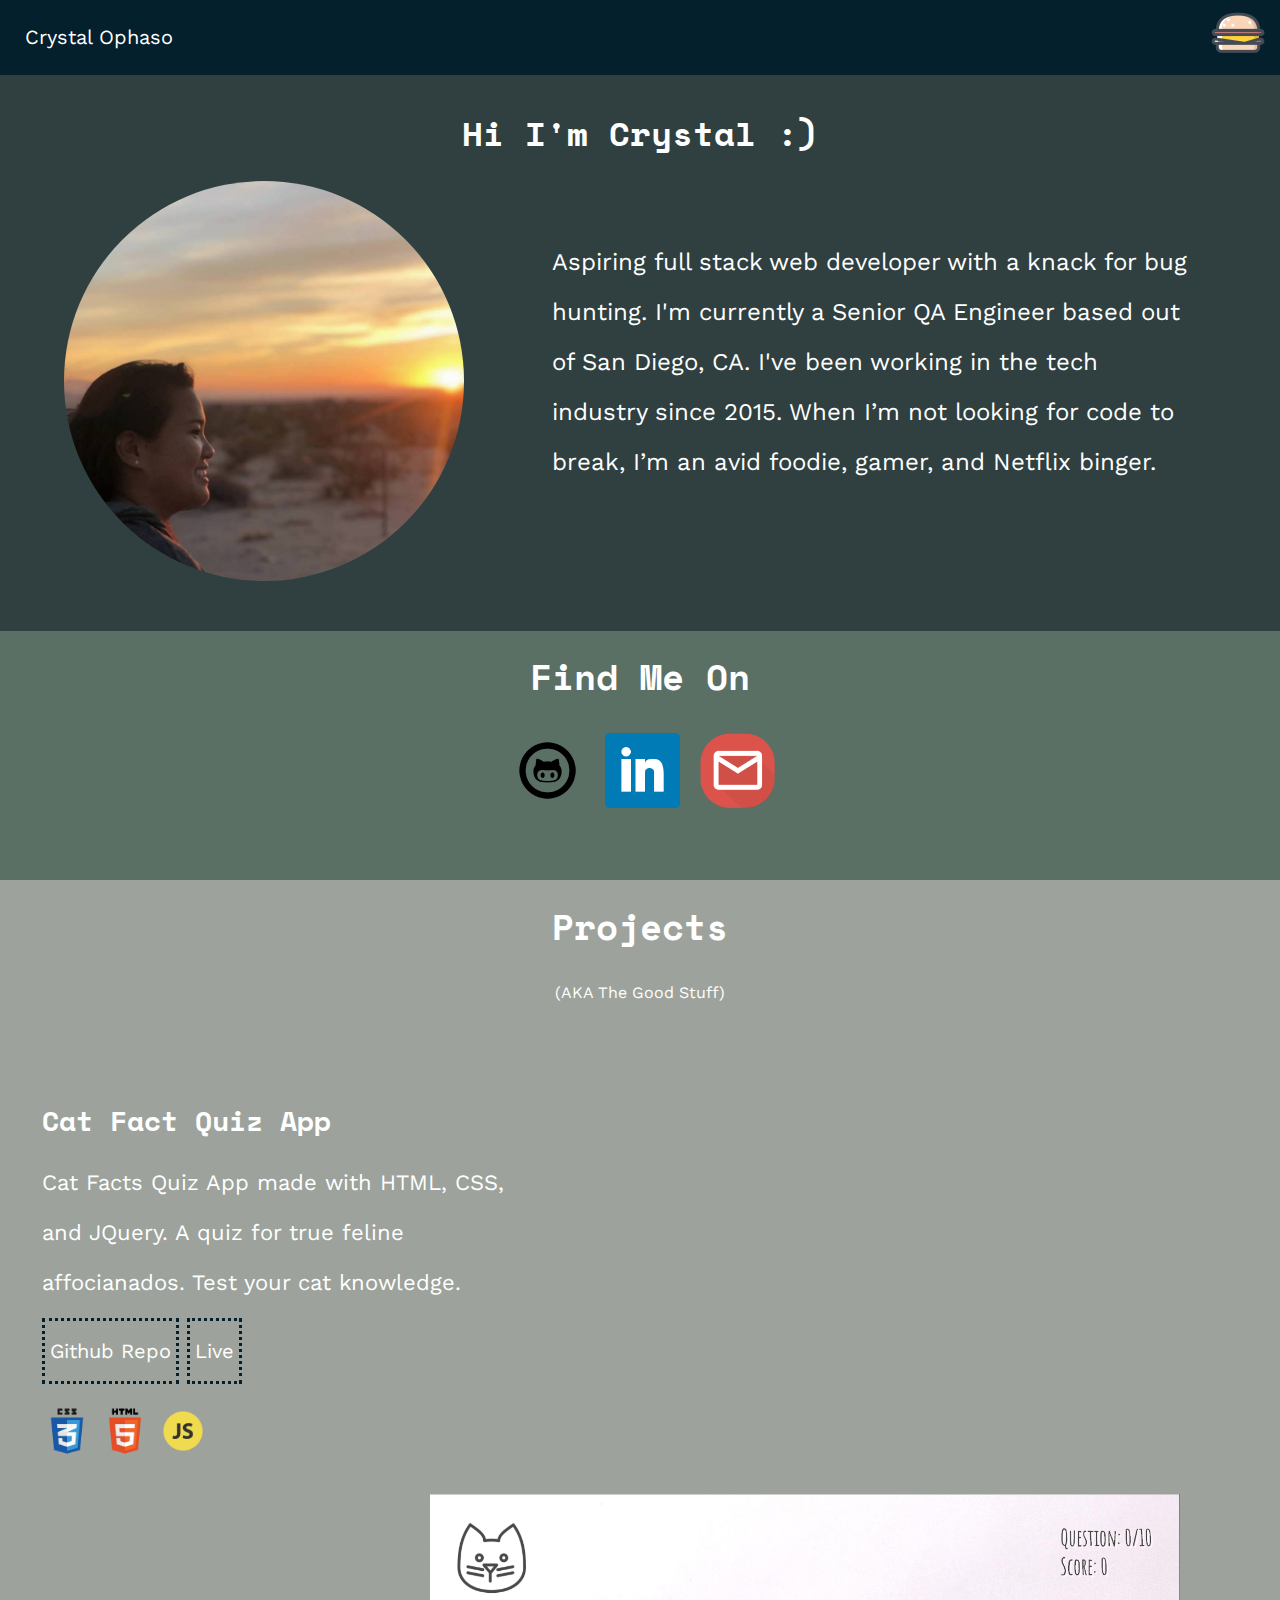
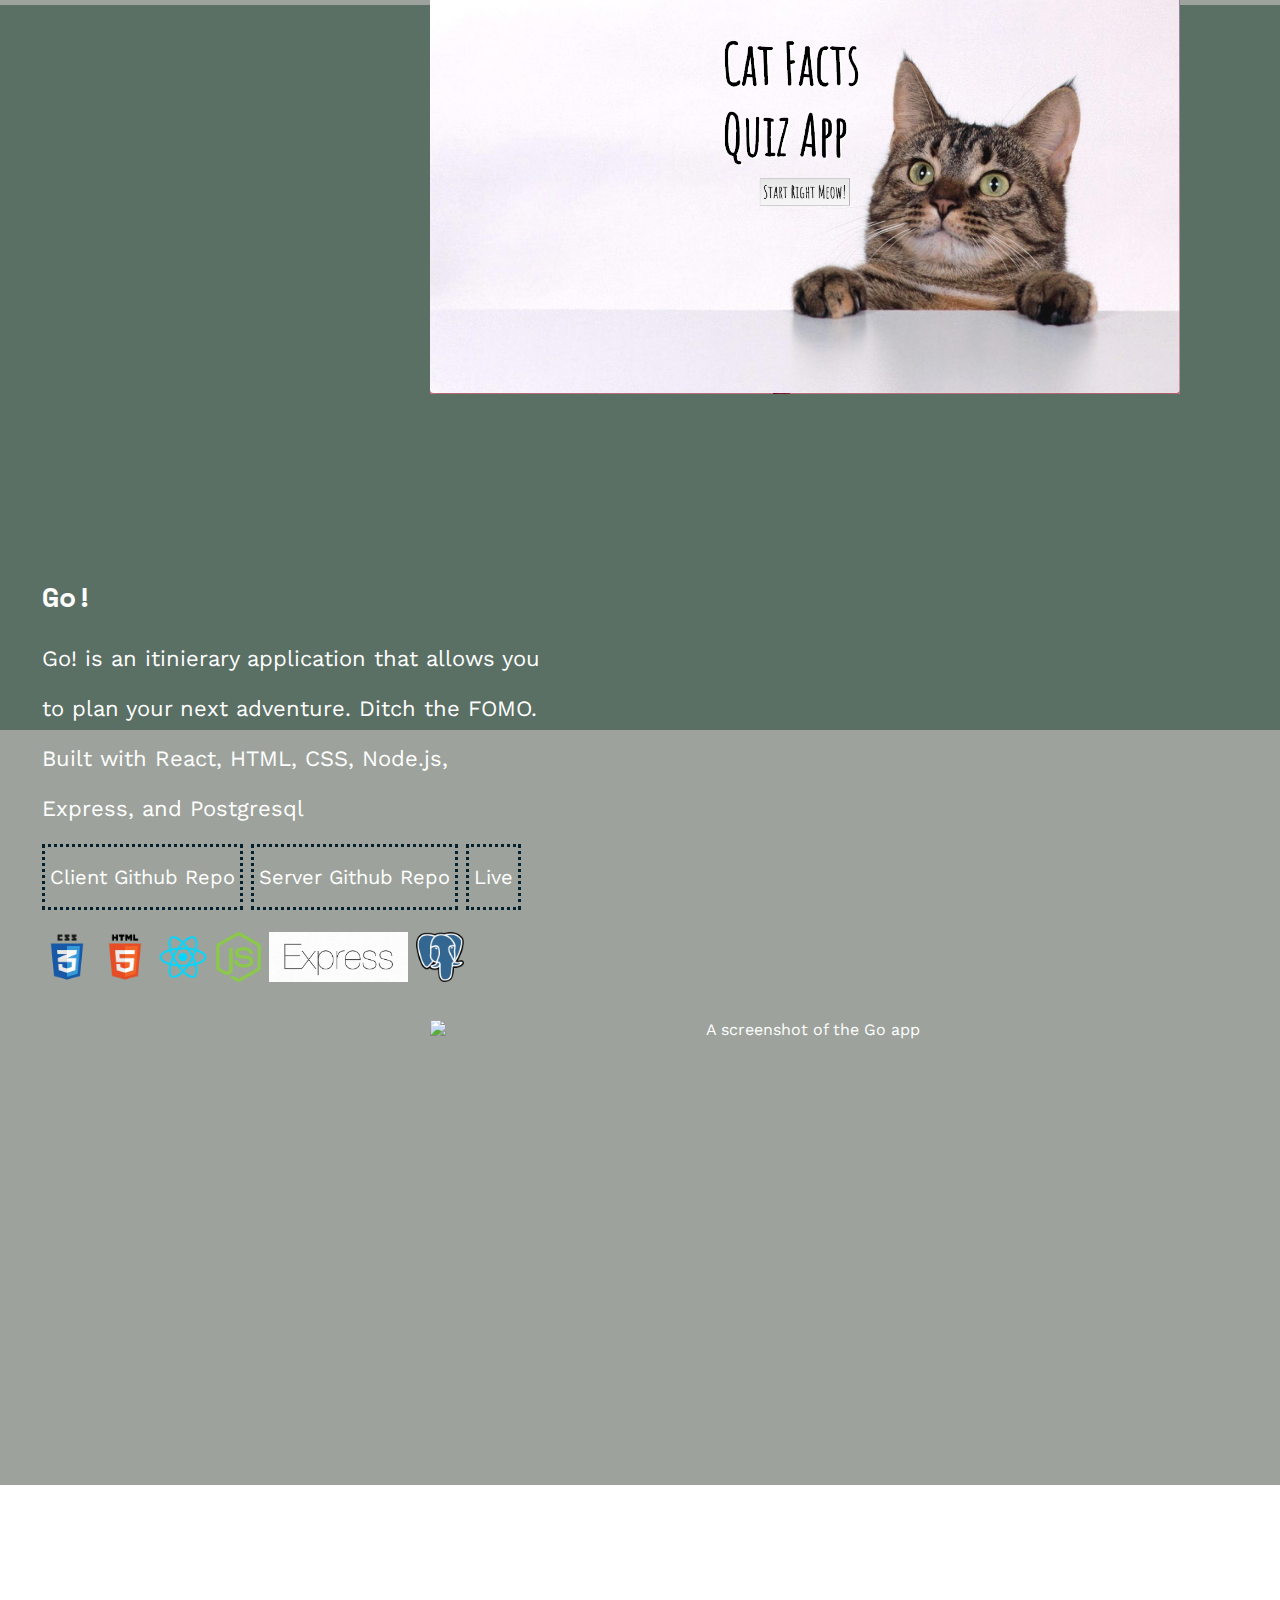
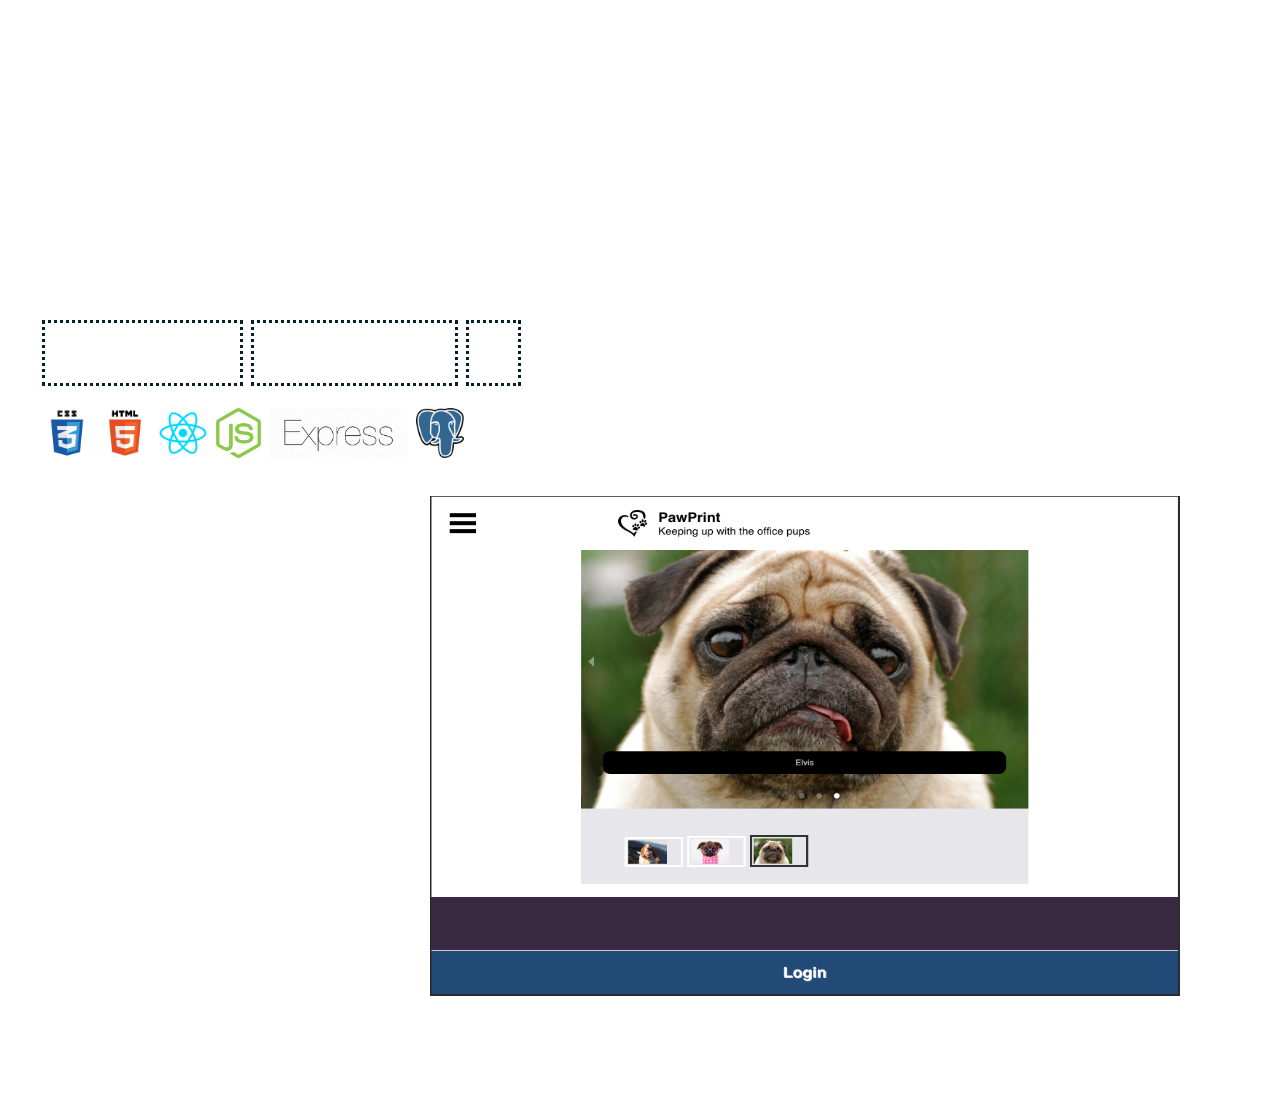
==== index.html @ 5fd61016 "additional projects" ====
<!DOCTYPE html>
<html lang="en">
  <head>
    <meta charset="utf-8">
    <meta name="viewport" content="width=device-width">
    <title>Crystal Ophaso's Portfolio</title>
    <link href="index.css" rel="stylesheet" type="text/css" />
    <link href="https://fonts.googleapis.com/css?family=Space+Mono&display=swap" rel="stylesheet">
    <link href="https://fonts.googleapis.com/css?family=Work+Sans&display=swap" rel="stylesheet">
    <!-- For Favicon errors-->
    <link rel="shortcut icon" href="#">
  </head>
  <body>
    <!--Nav-->
    <header>
       <nav class="navbar">
       <a class="index-link" href="index.html">Crystal Ophaso</a>
       <div class="ham-menu">
         <img class="menu-icon" src="img/hamburger-menu-icon.png" alt="Hamburger menu icon shaped like a cheeseburger">
        </div>
      </nav> 
    </header>

    <main>
      <!--About Me-->
      <section class="about-me">
        <h1 id="about">Hi I'm Crystal :)</h1>
        <img class="profile-img" src="img/portfolio_profile.jpg" alt="Picture of me facing right and a sunset behind me in the desert.">
        <p class="profile-description">Aspiring full stack web developer with a knack for bug hunting. 
          I'm currently a Senior QA Engineer based out of San Diego, CA. I've been working in the tech industry since 2015.
          When I’m not looking for code to break, I’m an avid foodie, gamer, and Netflix binger. 
        </p>
      </section>
      <!--Contact-->
      <section class="contact-info">
        <h2 id="contact">Find Me On</h2>
        <ul class="contact-list">
          <li><a href="https://github.com/cophaso" target="_blank"><img class="contact-icon" src="img/github_icon.png" alt="An icon of the github logo"></a></li>
          <li><a href="https://www.linkedin.com/in/crystalophaso" target="_blank"><img class="contact-icon" src="img/linkedin_icon.png" alt="An icon of the linkedin logo"></a></li>
          <li><a href="mailto:cophaso@gmail.com" target="_blank"><img class="contact-icon" src="img/gmail_icon.png" alt="An icon of the Gmail logo"></a></li>
        </ul>
      </section>
      <!--Projects-->
      <section class="projects">
        <h2 class="projects-title" id="projects">Projects</h2>
        <p>(AKA The Good Stuff)</p>
        <div class="project-description">
          <h3>Cat Fact Quiz App</h3>
          <p>Cat Facts Quiz App made with HTML, CSS, and JQuery. A quiz for true feline affocianados. Test your cat knowledge.
            <br>
            <a class="project-link" href="https://github.com/cophaso/cat-facts-quiz-app" target="_blank">Github Repo</a>
            <a class="project-link" href="https://cophaso.github.io/cat-facts-quiz-app/" target="_blank">Live</a>
          </p>
            <img class="tech-icon" src="img/css_3.png" alt="A CSS 3 icon">
            <img class="tech-icon" src="img/html_5.png" alt="An HTML 5 icon">
            <img class="tech-icon" src="img/javascript_icon.png" alt="A Javascript icon">
        </div>
        <img class="app-screenshot" src="img/cat-facts-quiz-app-screenshot.png" alt="A screenshot of the cat facts quiz app">
      </section>
      <section class="projects">
        <div class="project-description">
          <h3>Go!</h3>
          <p>Go! is an itinierary application that allows you to plan your next adventure. Ditch the FOMO. 
             Built with React, HTML, CSS, Node.js, Express, and Postgresql
            <br>
            <a class="project-link" href="https://github.com/cophaso/go-app" target="_blank">Client Github Repo</a>
            <a class="project-link" href="https://github.com/cophaso/go-server" target="_blank">Server Github Repo</a>
            <a class="project-link" href="https://go-app.now.sh/" target="_blank">Live</a>
          </p>
            <img class="tech-icon" src="img/css_3.png" alt="A CSS 3 icon">
            <img class="tech-icon" src="img/html_5.png" alt="An HTML 5 icon">
            <img class="tech-icon" src="img/React.js_logo-512.png" alt="A React icon">
            <img class="tech-icon" src="img/nodejs-icon.png" alt="A Node JS icon">
            <img class="tech-icon" src="img/express-logo.png" alt="A Express JS icon">
            <img class="tech-icon" src="img/postgresql-logo.png" alt="A Postgresql icon">
        </div>
        <img class="app-screenshot" src="img/go-app-screenshot.png" alt="A screenshot of the Go app">
      </section>
      <section class="projects">
        <div class="project-description">
          <h3>Pawprint</h3>
          <p>Pawprint is an app that lets you keep up with the office pups. 
             Built with React, HTML, CSS, Node.js, Express, and Postgresql
            <br>
            <a class="project-link" href="https://github.com/cophaso/pawprint-app" target="_blank">Client Github Repo</a>
            <a class="project-link" href="https://github.com/cophaso/pawprint-server" target="_blank">Server Github Repo</a>
            <a class="project-link" href="https://pawprint-app.now.sh/" target="_blank">Live</a>
          </p>
            <img class="tech-icon" src="img/css_3.png" alt="A CSS 3 icon">
            <img class="tech-icon" src="img/html_5.png" alt="An HTML 5 icon">
            <img class="tech-icon" src="img/React.js_logo-512.png" alt="A React icon">
            <img class="tech-icon" src="img/nodejs-icon.png" alt="A Node JS icon">
            <img class="tech-icon" src="img/express-logo.png" alt="A Express JS icon">
            <img class="tech-icon" src="img/postgresql-logo.png" alt="A Postgresql icon">
        </div>
        <img class="app-screenshot" src="img/pawprint-app-screenshot.png" alt="A screenshot of the Pawprint app">
      </section>
    </main>
    <script src="https://ajax.googleapis.com/ajax/libs/jquery/3.2.1/jquery.min.js"></script>
    <script src="script.js"></script>
  </body>
</html>
---- index.css ----
body {
  font-family: 'Work Sans', sans-serif;
  margin: 0px;
  padding: 0px;
  min-height: 100%;
}

li {
  list-style: none;
  display: inline;
  padding-left: 15px;
}

.navbar a {
  color: white;
  text-decoration: none;
}

.navbar {
  background-color: #04202C;
  margin-bottom: 0;
  overflow: hidden;
  width: 100%;
  min-height: 75px;
  font-size: 20px;
}

.menu-icon {
  float: right;
  padding-right: 10px;
  margin-top: 0px;
}

.close-icon {
  display: block;
  float: right;
  padding-right: 10px;
  margin-top: 20px;
  height: 25px;
}

.index-link {
  margin-top: 25px;
  margin-left: 25px;
  float: left;
  display: block;
}

.menu-list {
  display: block;
  padding-left: 10px;
  float: right;
  margin-right: 10px;
}

.about-me, .contact-info, .projects-title{
  text-align: center;
  color: white;
}

h1 {
  display: block;
  font-size: 34px;
  padding-top: 10px;
  font-family: 'Space Mono', monospace;
  text-align: center;
}

.profile-img{
  width: auto;
  height: 200px;
  overflow: hidden;
  border-radius: 50%;
  margin-bottom: 25px;
}

.profile-description, .project-description{
  line-height: 32px;
  margin-left: 10px;
  margin-right: 10px;
}

.about-me{
  background-color: #304040;
  position: relative;
  min-height: 500px;
  overflow: hidden;
}

h2 {
  font-family: 'Space Mono', monospace;
  font-size: 36px;
  padding-top: 20px;
}

.contact-info{
  background-color: #5B7065;
  margin-top: -30px; 
  height: 250px;
  margin-left: auto; 
  margin-right: auto;
  margin-bottom: 30px;
  display: block;
}

.contact-list{
  margin-left: -50px;
}

.contact-icon{
  width: 75px;
  height: 75px;
  margin-left: auto; 
  margin-right: auto;
}

.projects {
  background-color: #9DA39C;
  margin-top: -30px;
  text-align: center;
  color: white;
  padding-bottom: 30px;
}

.projects:nth-child(even) {
  background-color: #5B7065;
}

h3 {
  font-family: 'Space Mono', monospace;
  color: #fff;
  font-size: 26px;
  margin-bottom: -10px;
  display: block;
}

.project-description{
  display: block;
  text-align: center;
}

.project-link{
  font-size: 20px;
  display: inline-block;
  border: dotted #04202C;
  padding: 5px;
  margin-top: 10px;
  text-decoration: none;
}

a:visited{
  color: white;
  text-decoration: none;
}

a{
  color: white;
  text-decoration: none;
}

.tech-icon{
  display: inline-block;
  width: auto;
  height: 50px;
}

.app-screenshot{
  width: auto;
  height: 200px;
  overflow: hidden;
  padding-top: 20px;
}


/****** FOR DESKTOP ******/
@media (min-width:1025px) {  
  .navbar ul {
    float: right;
    padding-right: 25px;
    margin-top: 25px;
  }

  .index-link {
    margin-top: 25px;
    margin-left: 25px;
    display:inline-block;
  }

  .profile-img {
    height: 400px;
    float: left;
    margin-left: 5%;
    margin-bottom: 50px;
  }

  .profile-description {
    font-size: 24px;
    display: inline-block;
    width: 50%;
    text-align: left;
    line-height:50px;
    padding-top: 2.5%;
  }
  
  .projects {
    min-height: 725px;
  }

  .projects:nth-child(even) {
    background-color: #5B7065;
  }

  h3 {
    font-size: 28px;
    text-align: left;
  }

  .project-description {
    font-size: 22px;
    float: left;
    clear: both;
    width: 500px;
    text-align: left;
    line-height:50px;
    padding-top: 50px;
    padding-left: 2.5%;
  }

  .app-screenshot{
    float: right;
    height: 500px;
    width: 750px;
    margin-right: 100px;
    margin-bottom: 100px;
  }
}
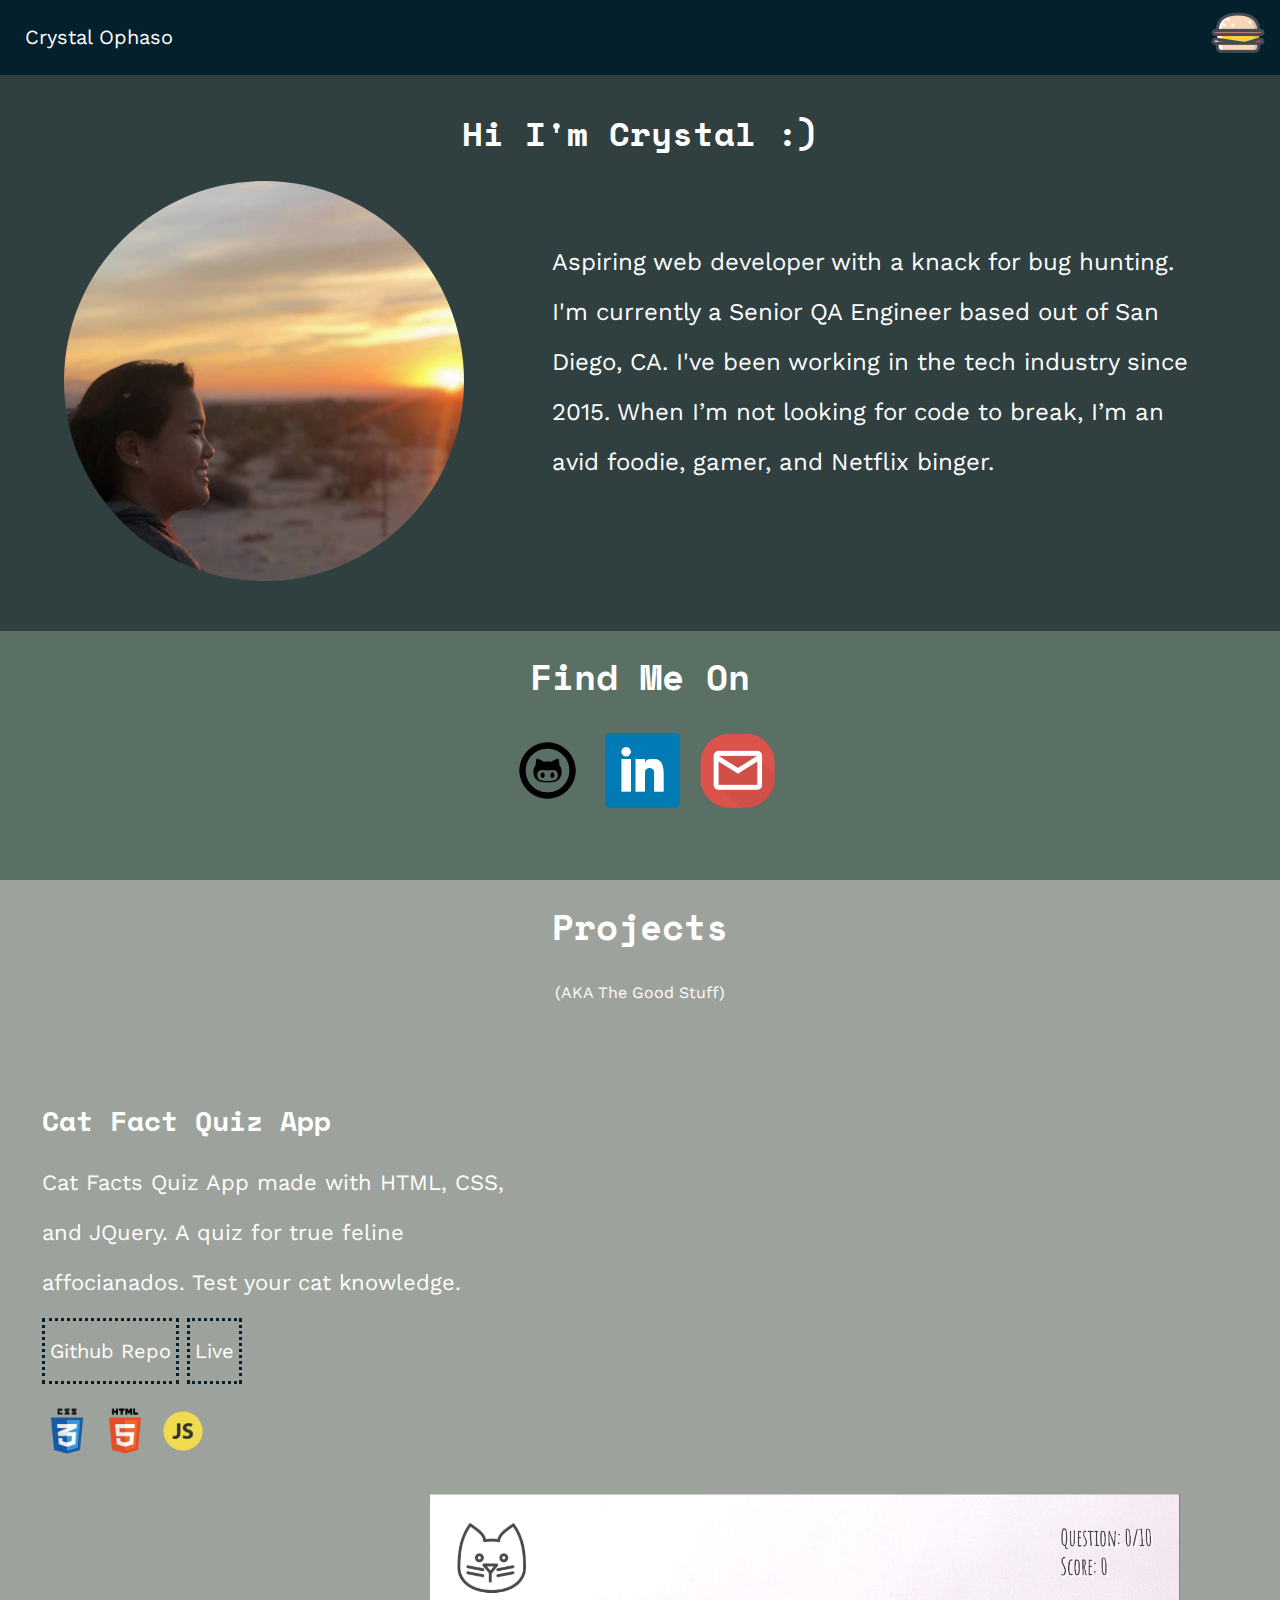
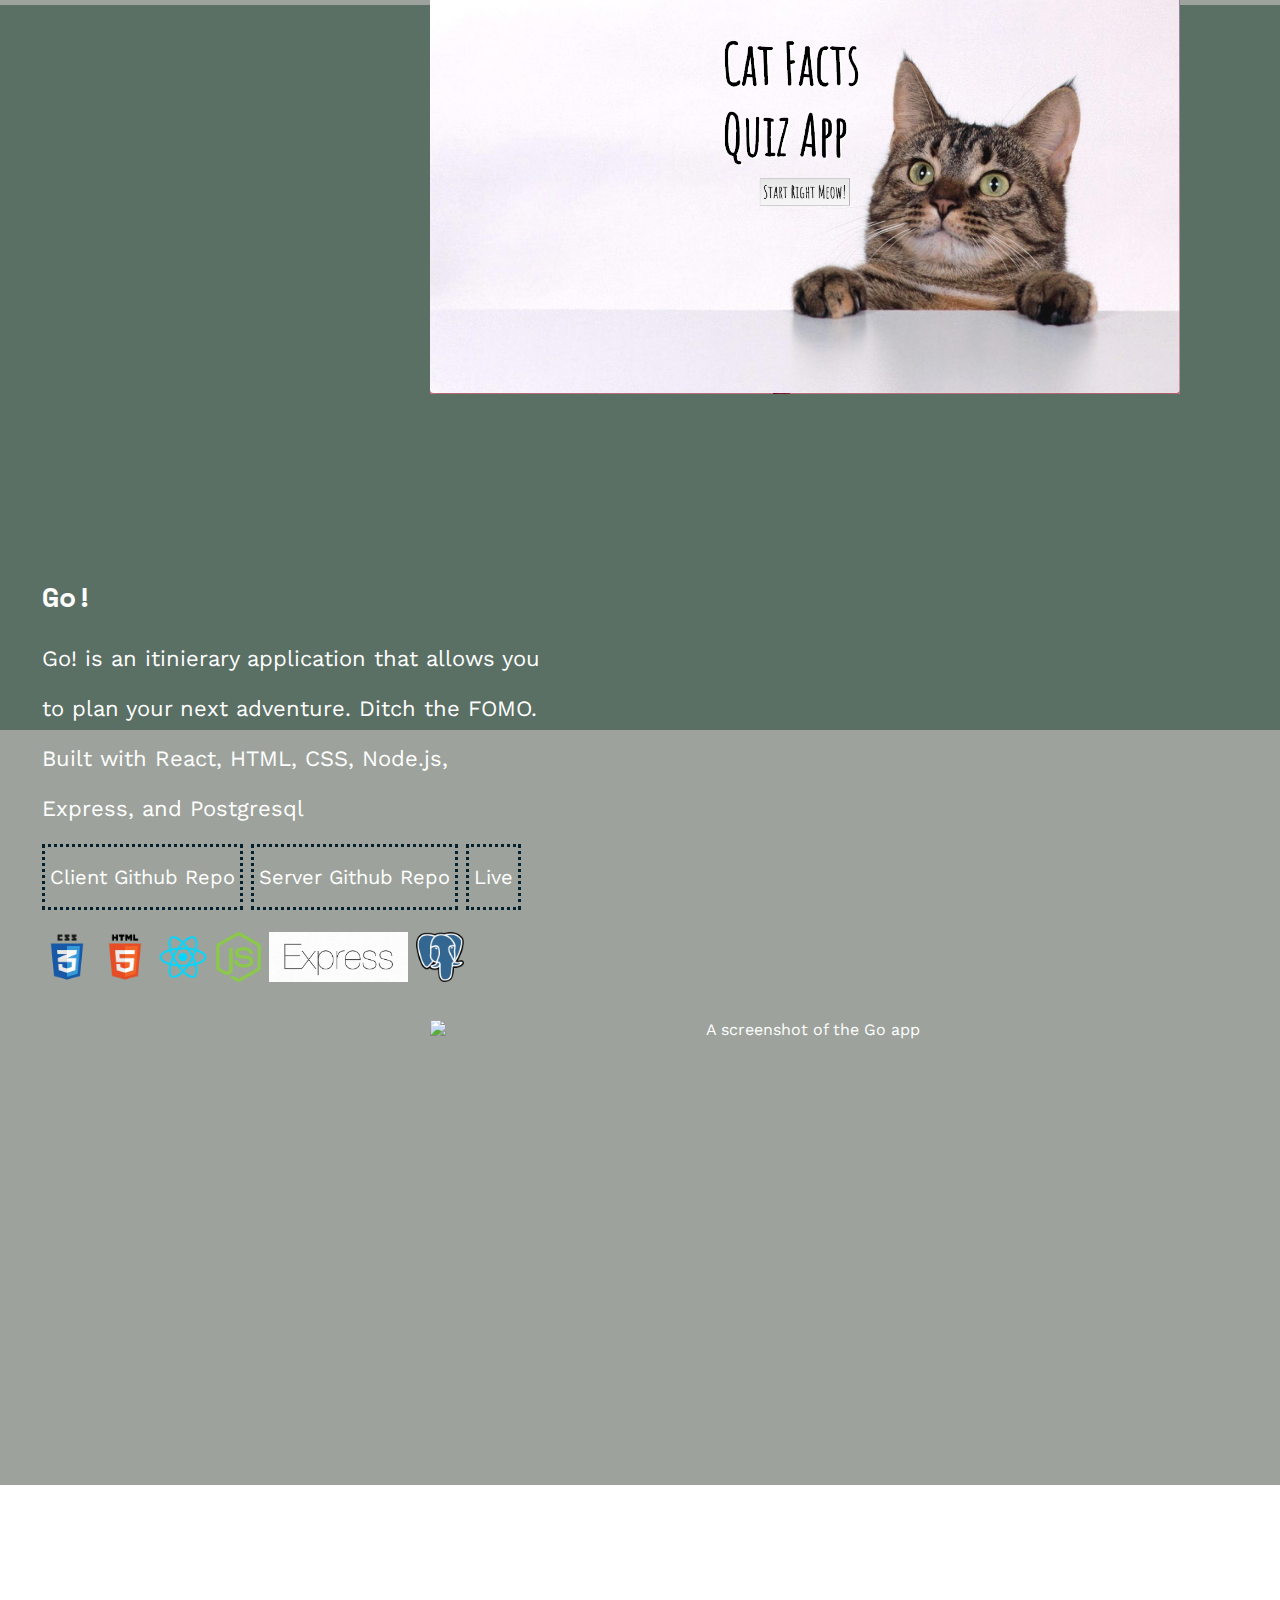
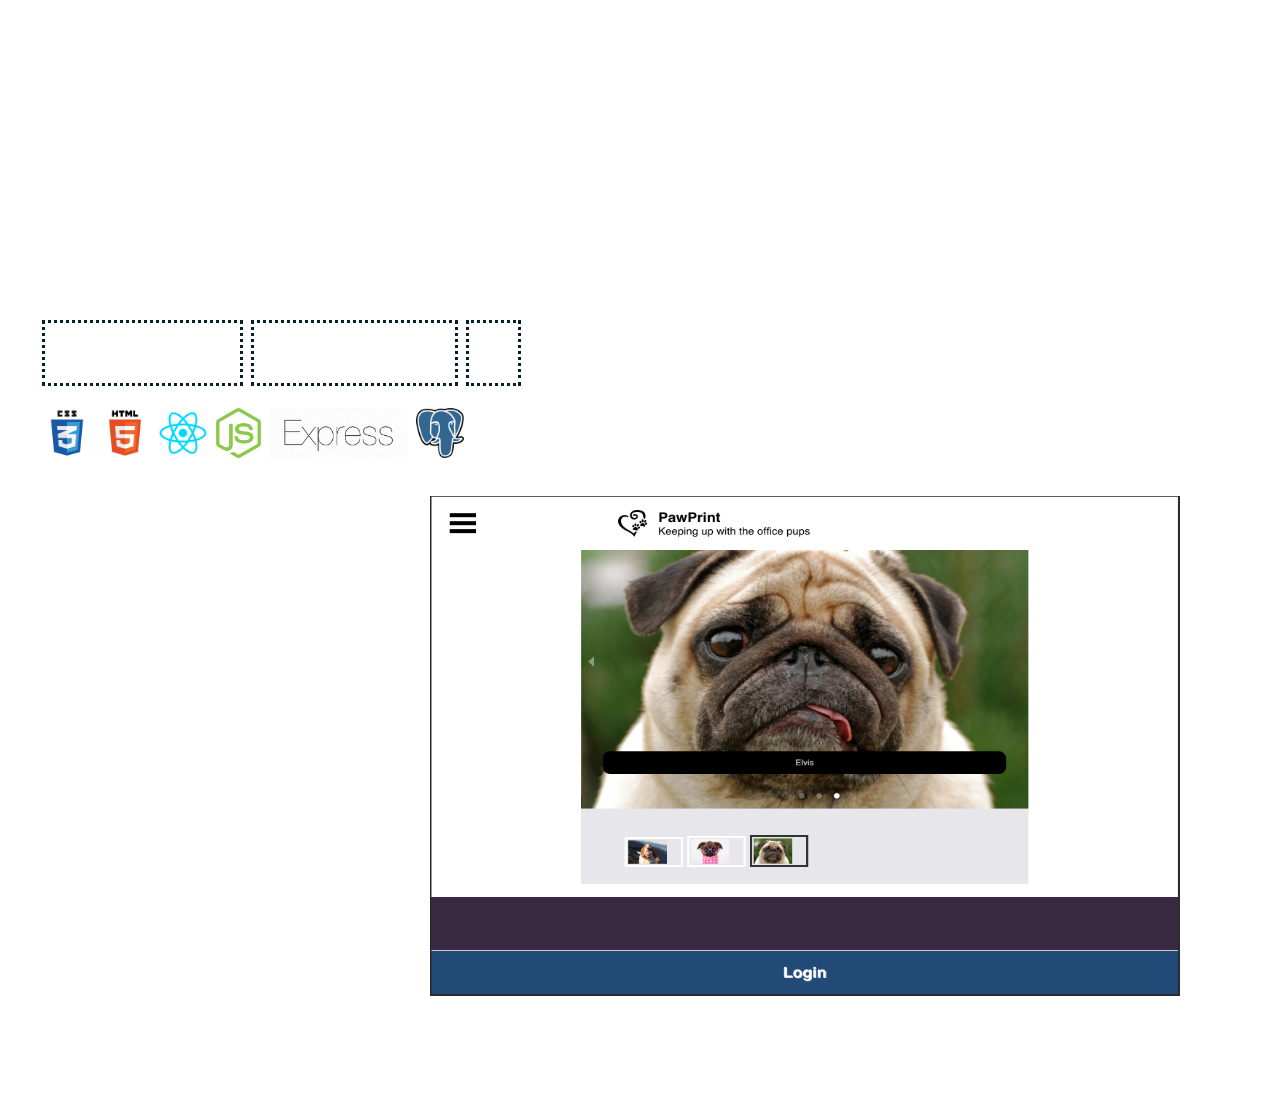
==== commit ba5e8b9e: "resume link" ====
--- a/index.html
+++ b/index.html
@@ -26,7 +26,7 @@
       <section class="about-me">
         <h1 id="about">Hi I'm Crystal :)</h1>
         <img class="profile-img" src="img/portfolio_profile.jpg" alt="Picture of me facing right and a sunset behind me in the desert.">
-        <p class="profile-description">Aspiring full stack web developer with a knack for bug hunting. 
+        <p class="profile-description">Aspiring web developer with a knack for bug hunting. 
           I'm currently a Senior QA Engineer based out of San Diego, CA. I've been working in the tech industry since 2015.
           When I’m not looking for code to break, I’m an avid foodie, gamer, and Netflix binger. 
         </p>
--- a/index.css
+++ b/index.css
@@ -2,7 +2,7 @@
   font-family: 'Work Sans', sans-serif;
   margin: 0px;
   padding: 0px;
-  min-height: 100%;
+  /* min-height: 100%; */
 }
 
 li {
@@ -173,7 +173,7 @@
 
 
 /****** FOR DESKTOP ******/
-@media (min-width:1025px) {  
+@media (min-width: 1025px) {  
   .navbar ul {
     float: right;
     padding-right: 25px;
@@ -233,4 +233,10 @@
     margin-right: 100px;
     margin-bottom: 100px;
   }
+
+  .resume-main{
+    display: inline-block;
+    margin-left: 50px;
+    margin-right: 50px;
+  }
 }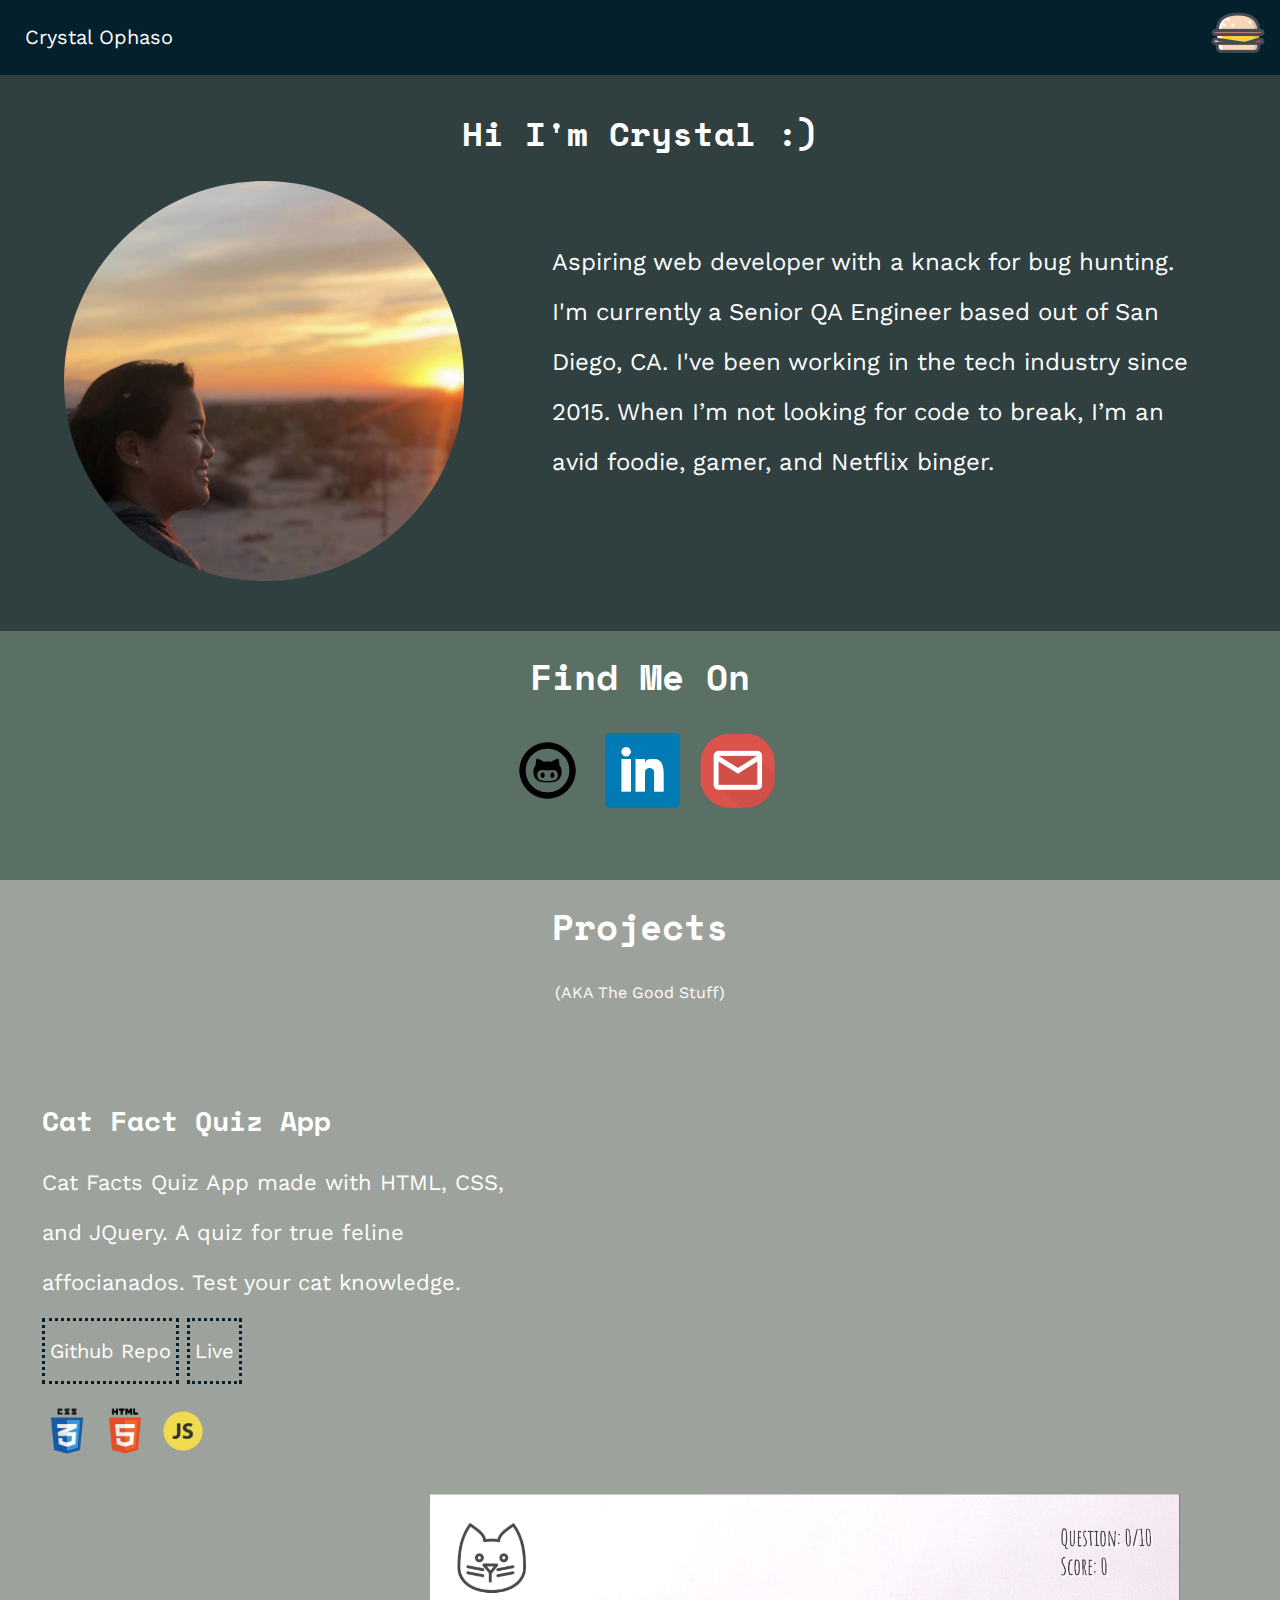
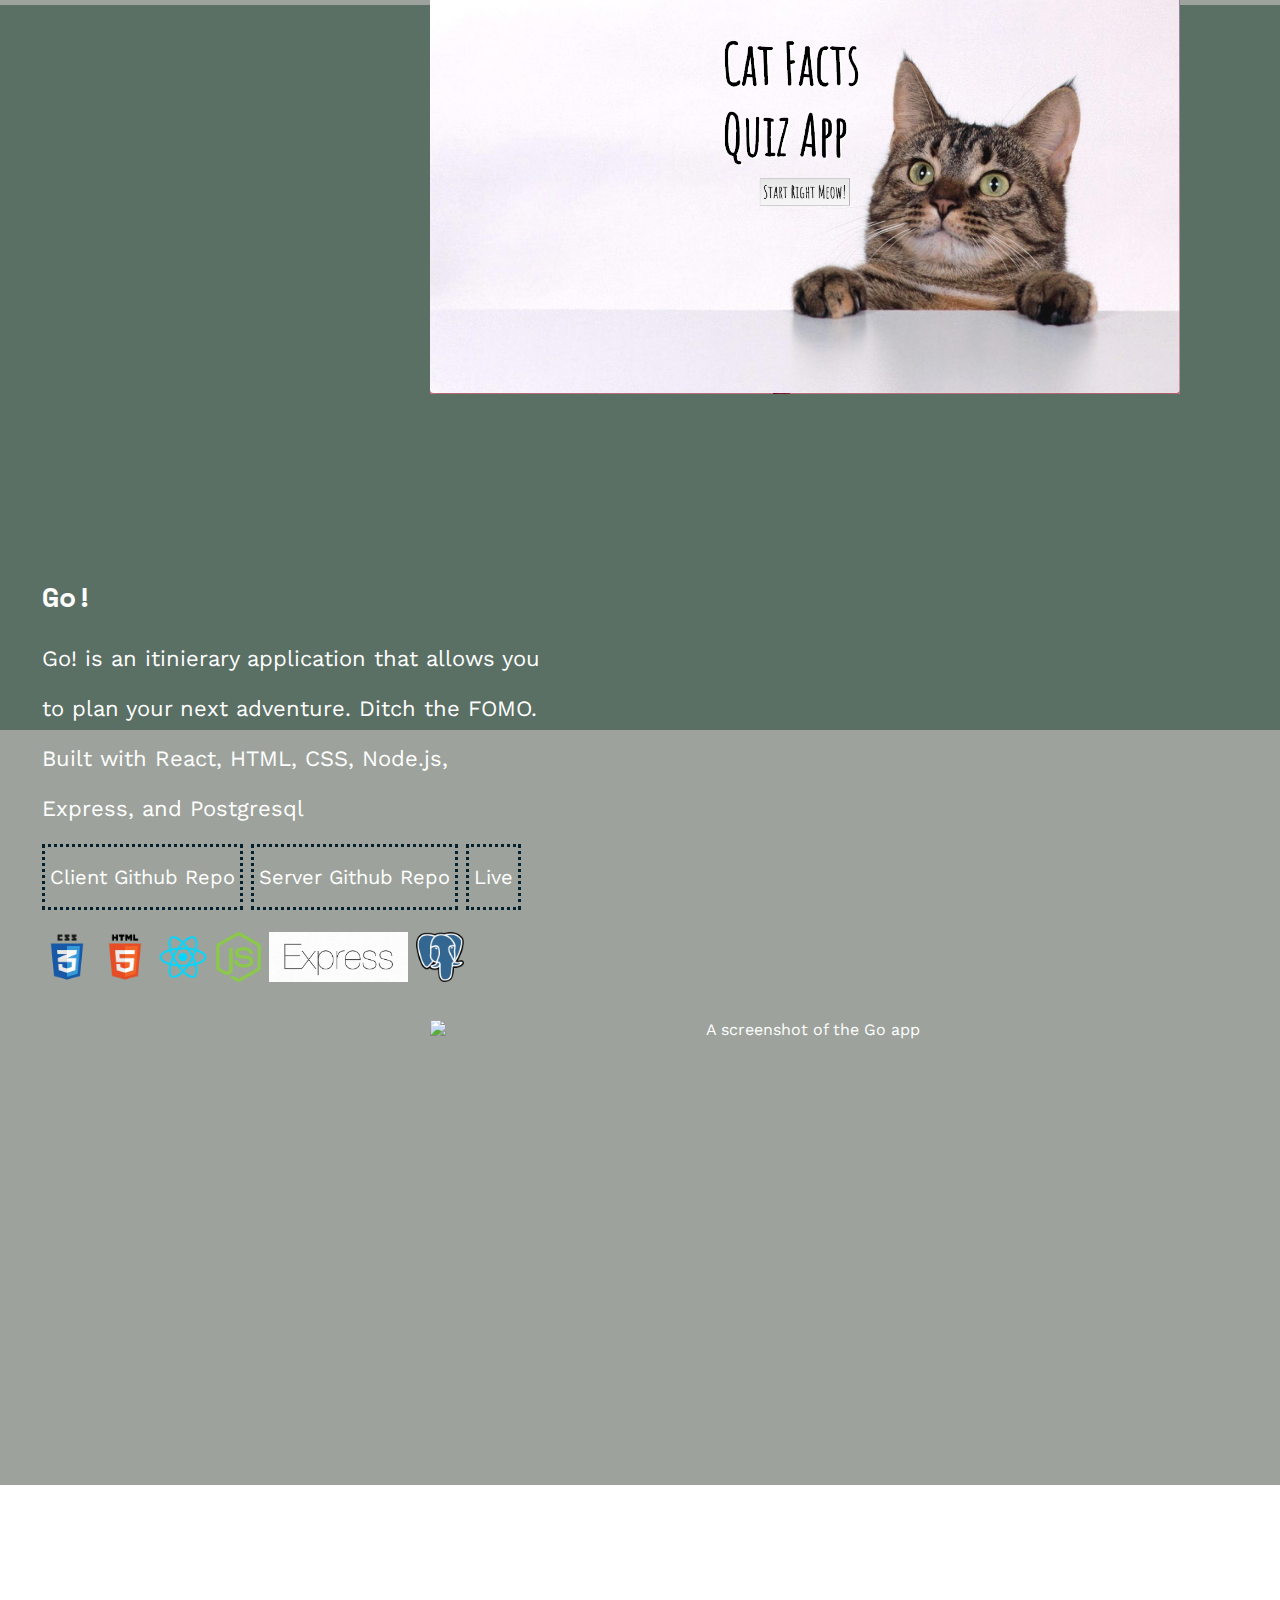
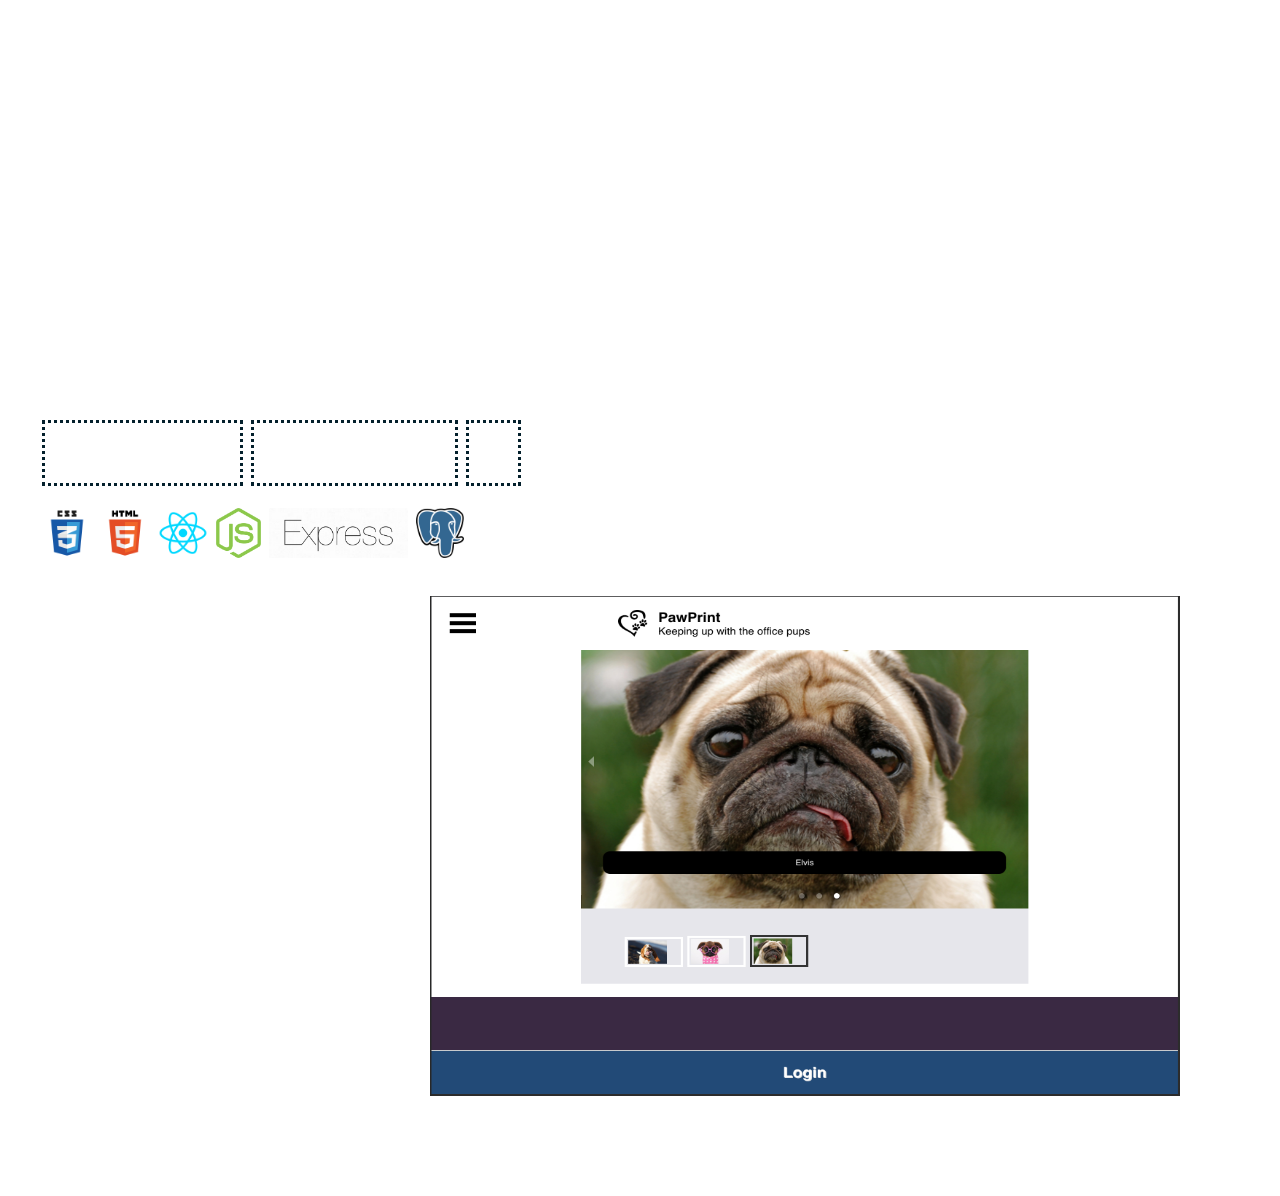
==== commit 63eac0b6: "pawprint description" ====
--- a/index.html
+++ b/index.html
@@ -79,7 +79,7 @@
       <section class="projects">
         <div class="project-description">
           <h3>Pawprint</h3>
-          <p>Pawprint is an app that lets you keep up with the office pups. 
+          <p>Pawprint is an app that lets you keep up with the office pups. It helps employees manage office visits and appointments with the pups
              Built with React, HTML, CSS, Node.js, Express, and Postgresql
             <br>
             <a class="project-link" href="https://github.com/cophaso/pawprint-app" target="_blank">Client Github Repo</a>
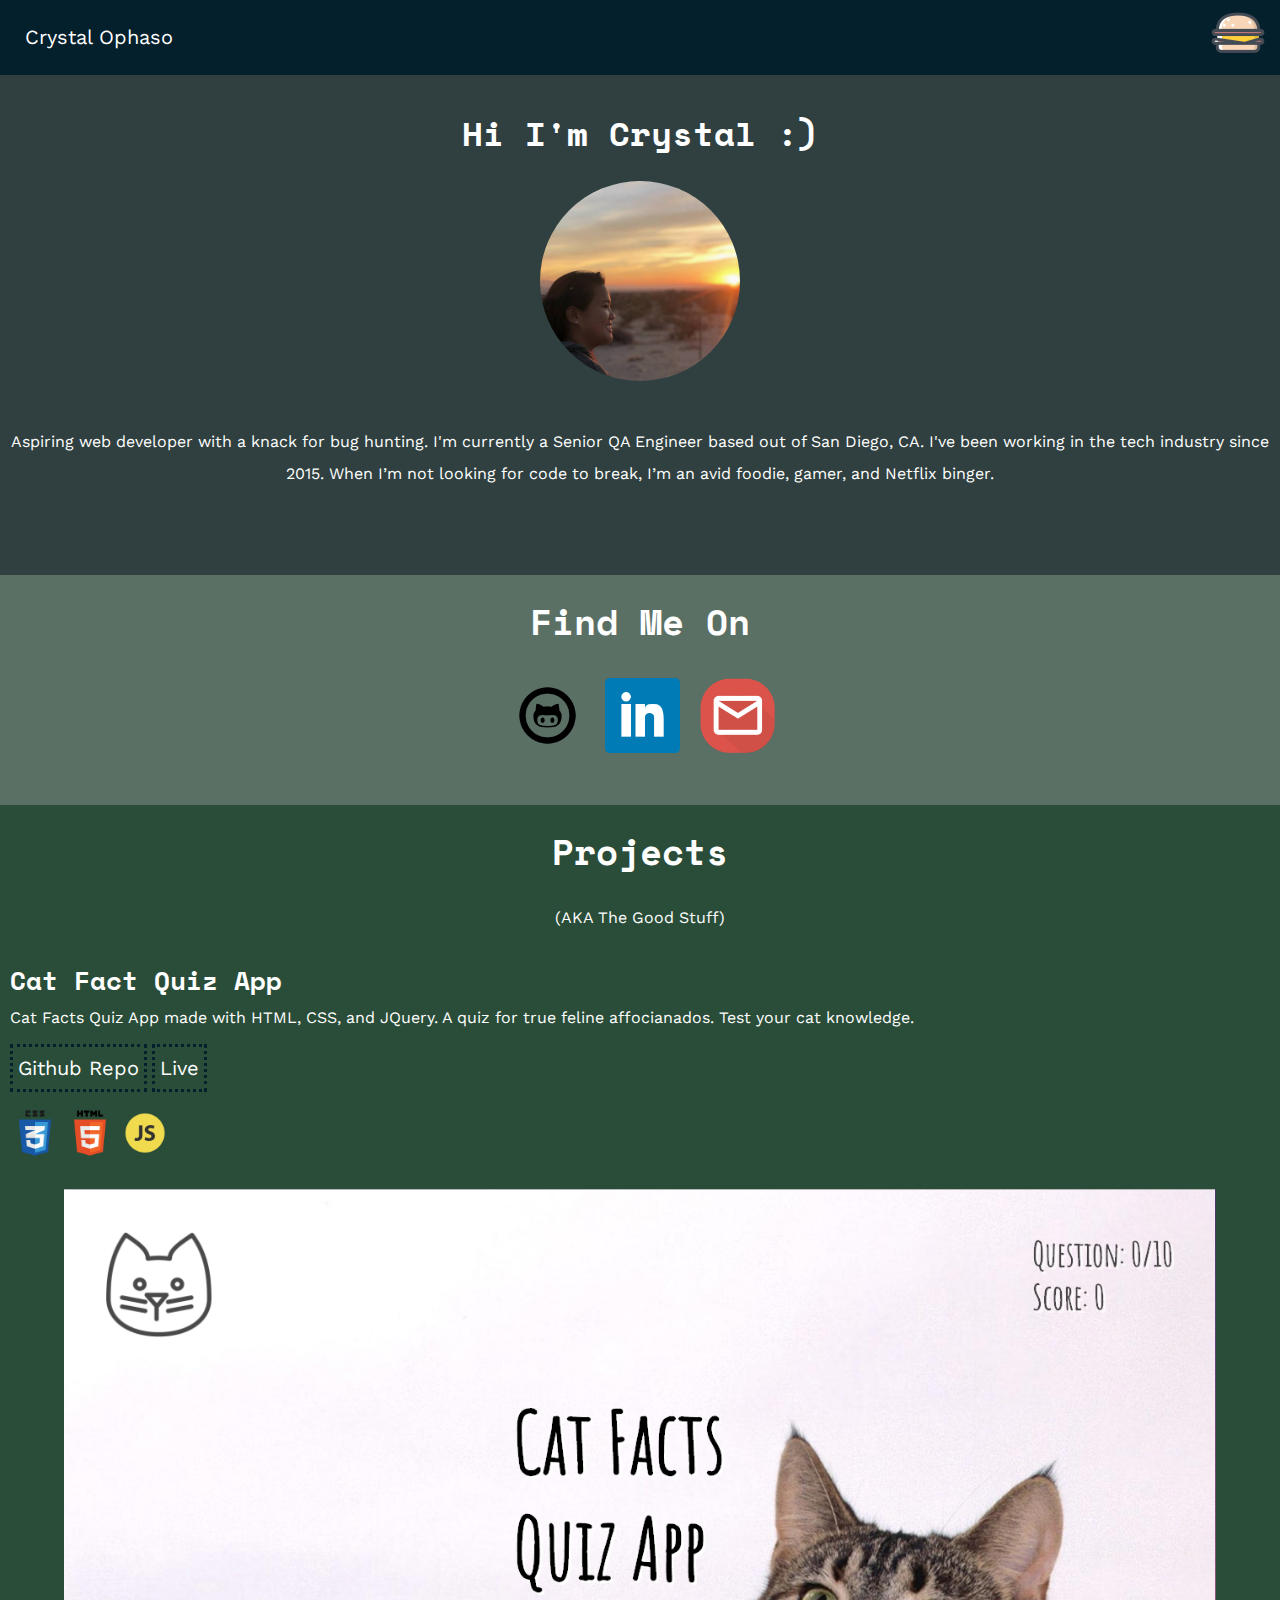
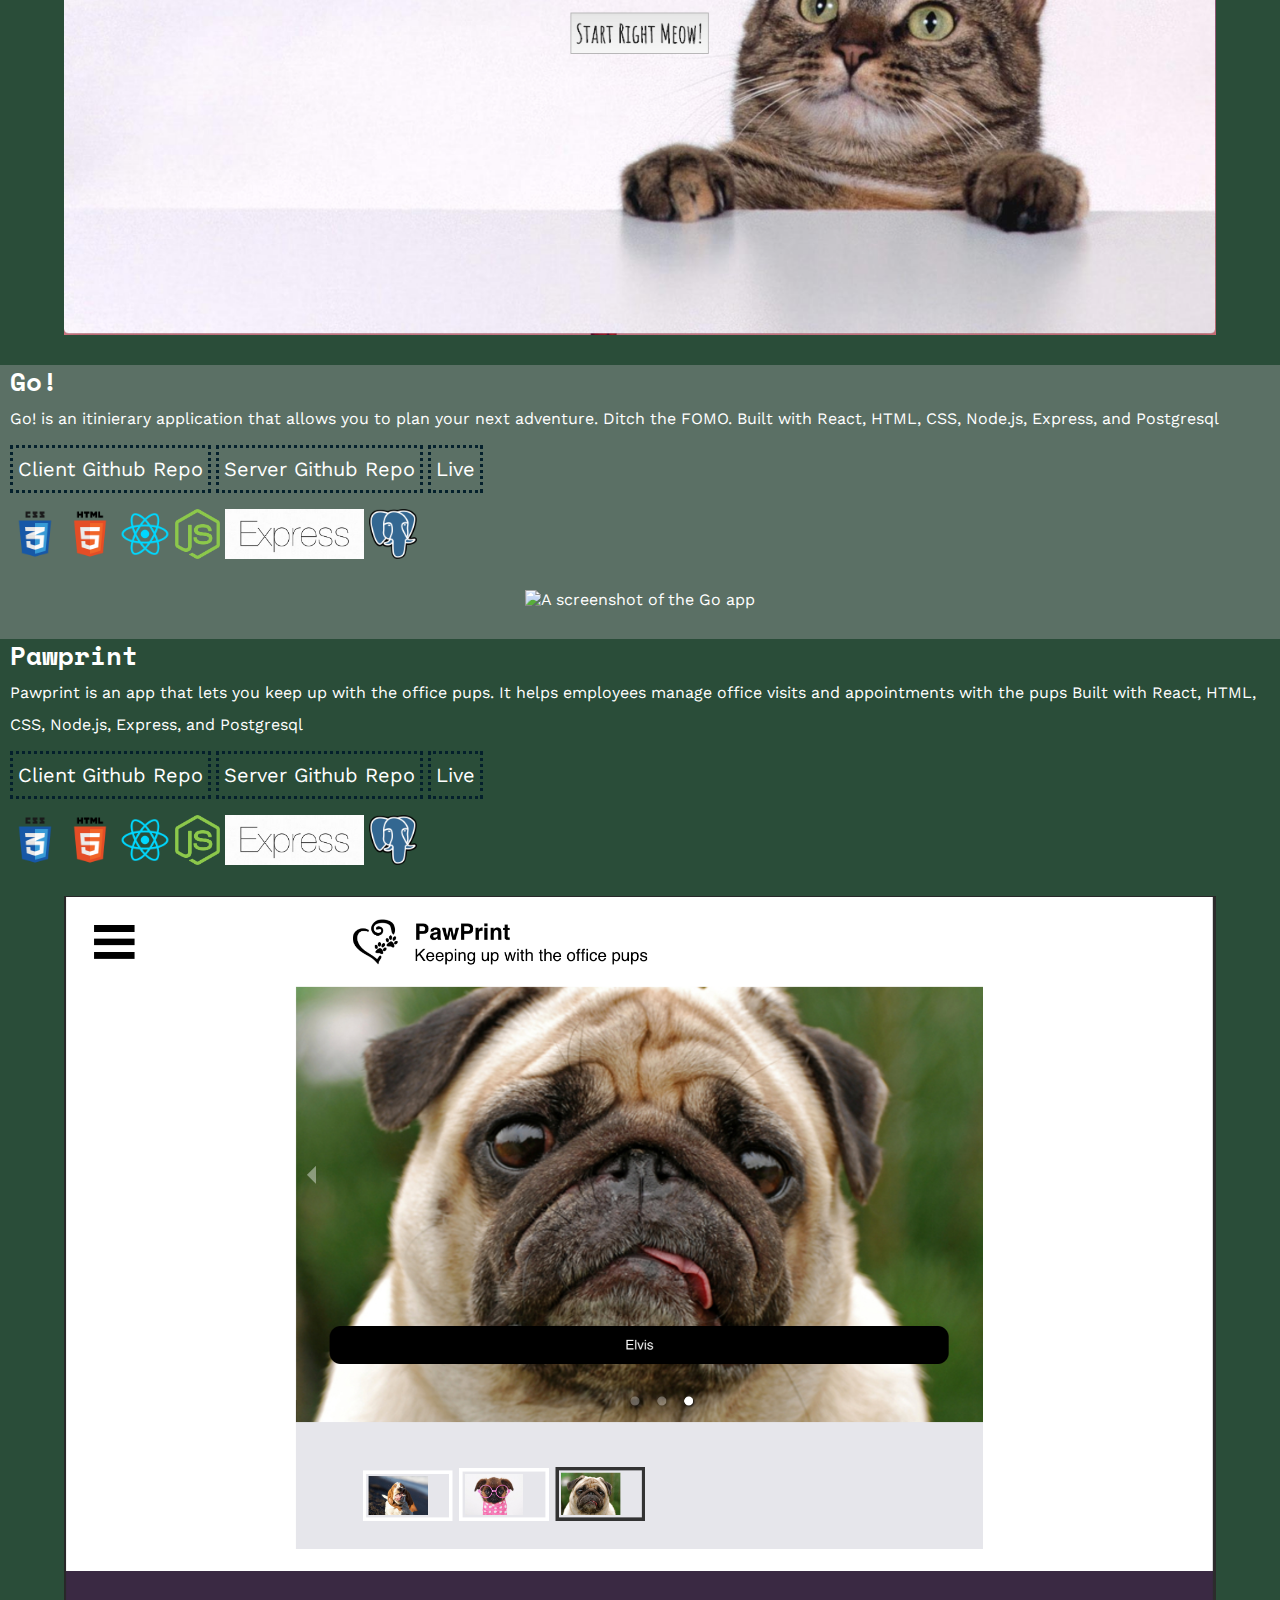
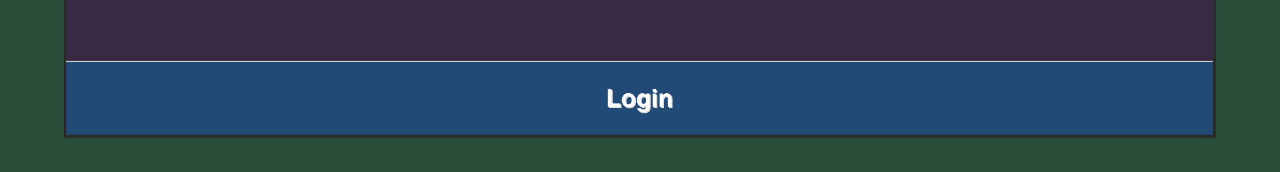
==== commit f54eac54: "required cr" ====
--- a/index.html
+++ b/index.html
@@ -41,9 +41,11 @@
         </ul>
       </section>
       <!--Projects-->
+      <div class="projects-title">
+        <h2>Projects</h2>
+        <p>(AKA The Good Stuff)</p>
+      </div>
       <section class="projects">
-        <h2 class="projects-title" id="projects">Projects</h2>
-        <p>(AKA The Good Stuff)</p>
         <div class="project-description">
           <h3>Cat Fact Quiz App</h3>
           <p>Cat Facts Quiz App made with HTML, CSS, and JQuery. A quiz for true feline affocianados. Test your cat knowledge.
--- a/index.css
+++ b/index.css
@@ -53,9 +53,17 @@
   margin-right: 10px;
 }
 
-.about-me, .contact-info, .projects-title{
-  text-align: center;
-  color: white;
+.about-me, .contact-info{
+  text-align: center;
+  color: white;
+}
+
+.projects-title{
+  margin-top: -50px;
+  padding-bottom: 25px;
+  text-align: center;
+  color: white;
+  background-color: rgb(42, 77, 57);
 }
 
 h1 {
@@ -115,7 +123,7 @@
 }
 
 .projects {
-  background-color: #9DA39C;
+  background-color: #5B7065;
   margin-top: -30px;
   text-align: center;
   color: white;
@@ -123,7 +131,7 @@
 }
 
 .projects:nth-child(even) {
-  background-color: #5B7065;
+  background-color: rgb(42, 77, 57);
 }
 
 h3 {
@@ -136,6 +144,10 @@
 
 .project-description{
   display: block;
+  text-align: left;
+}
+
+.project-description img{
   text-align: center;
 }
 
@@ -165,15 +177,21 @@
 }
 
 .app-screenshot{
-  width: auto;
-  height: 200px;
+  width: 90%;
+  height: auto;
   overflow: hidden;
   padding-top: 20px;
 }
 
+.resume-main{
+  display: inline-block;
+  margin-left: 50px;
+  margin-right: 50px;
+}
+
 
 /****** FOR DESKTOP ******/
-@media (min-width: 1025px) {  
+@media (min-width: 1409px) {  
   .navbar ul {
     float: right;
     padding-right: 25px;
@@ -207,7 +225,7 @@
   }
 
   .projects:nth-child(even) {
-    background-color: #5B7065;
+    background-color: rgb(42, 77, 57);
   }
 
   h3 {
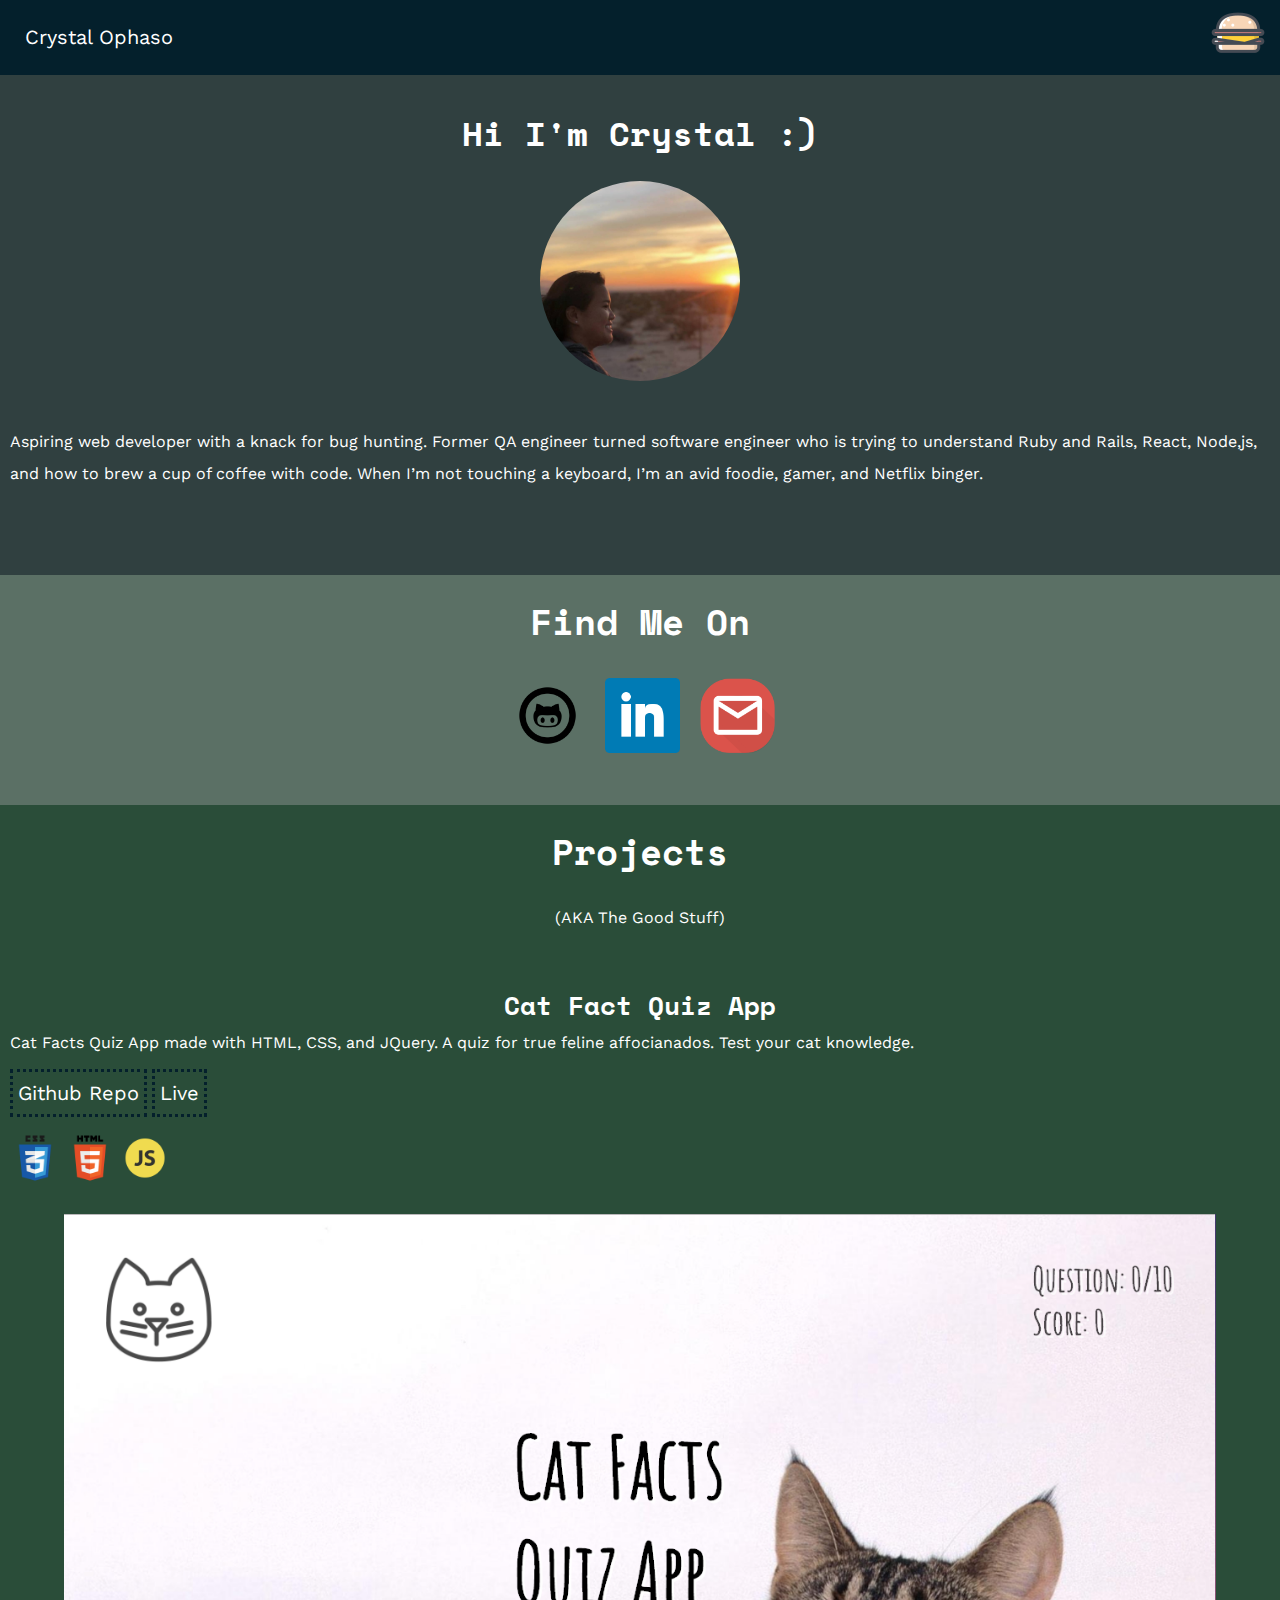
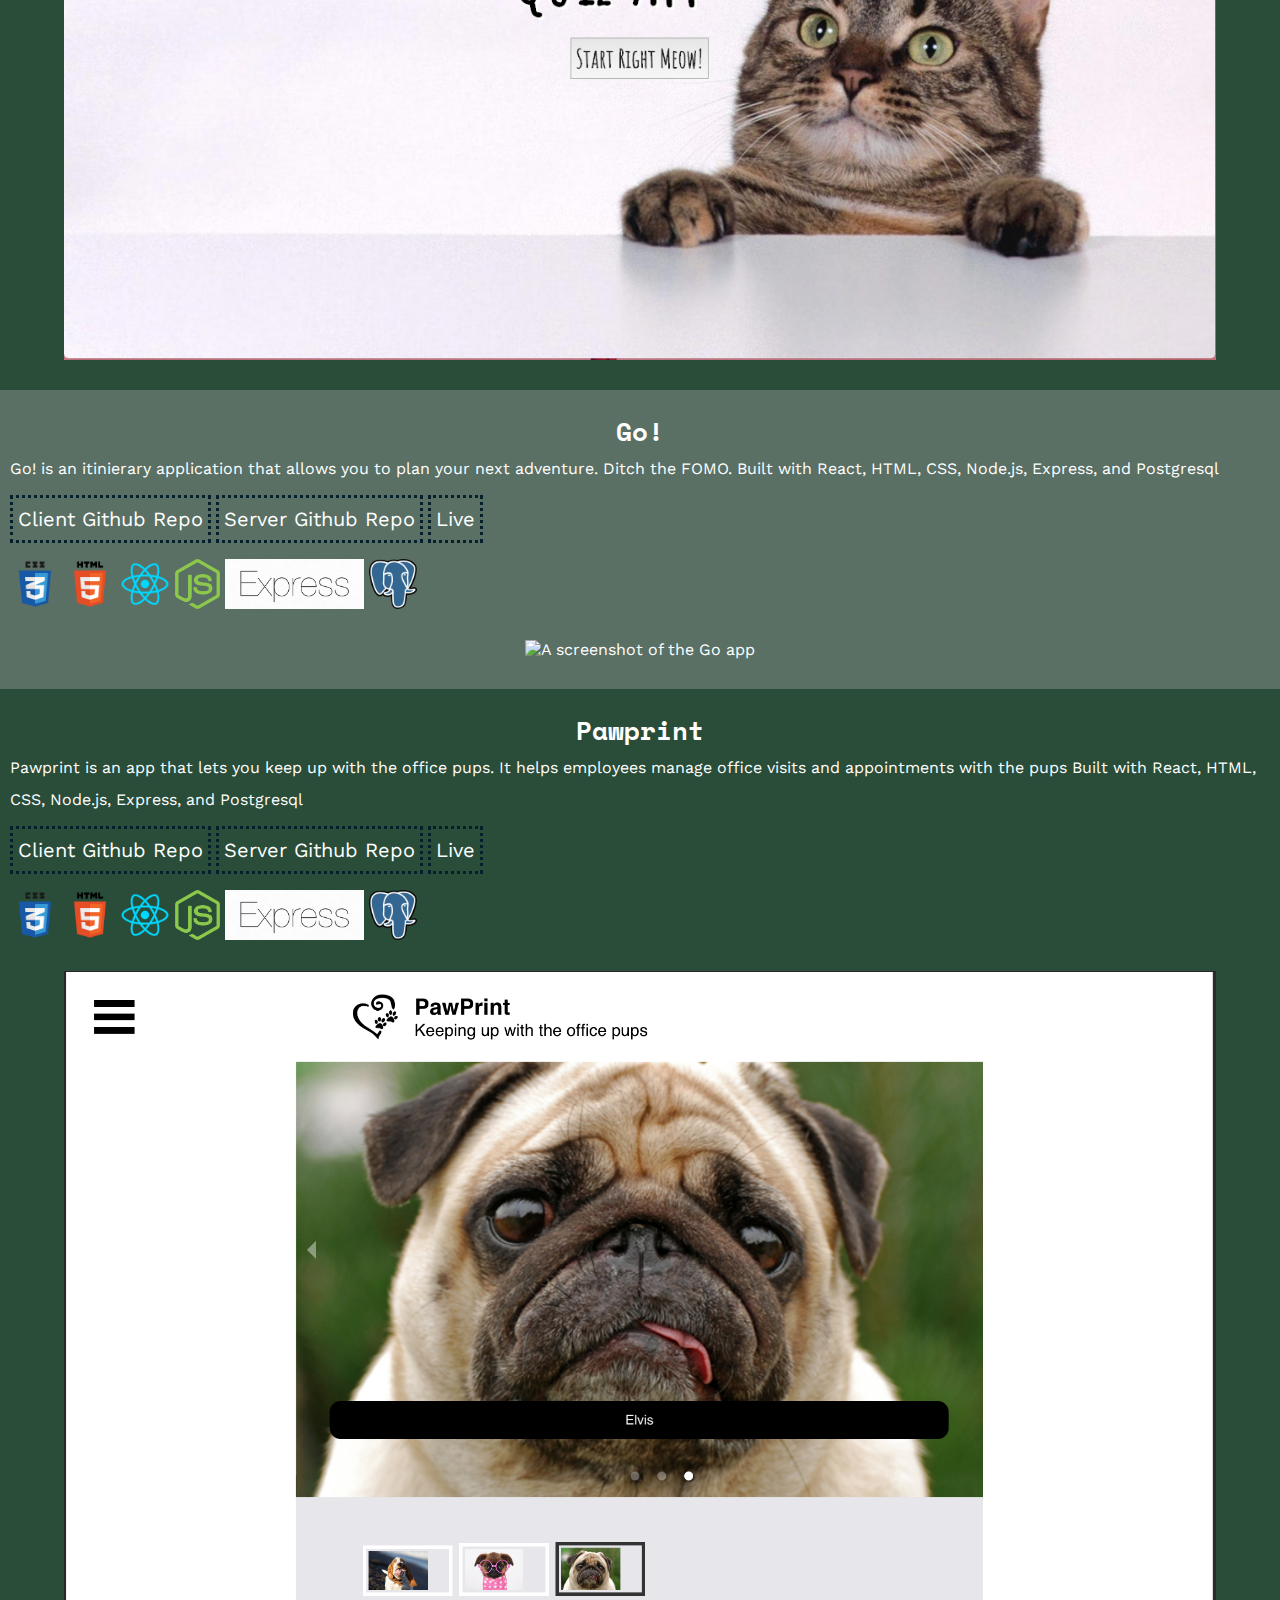
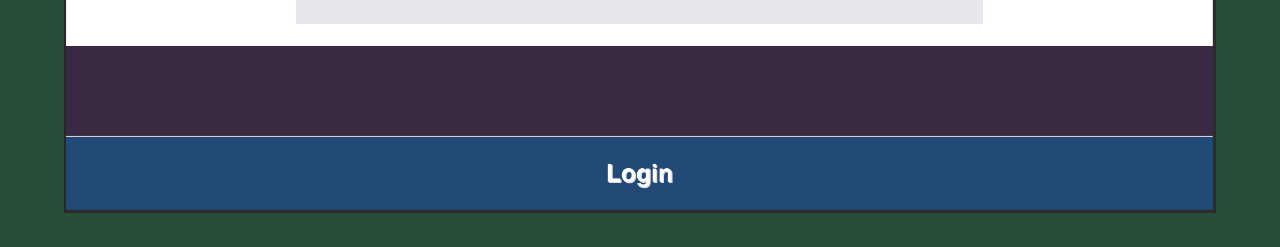
==== commit 13f0a95d: "make description better" ====
--- a/index.html
+++ b/index.html
@@ -27,8 +27,8 @@
         <h1 id="about">Hi I'm Crystal :)</h1>
         <img class="profile-img" src="img/portfolio_profile.jpg" alt="Picture of me facing right and a sunset behind me in the desert.">
         <p class="profile-description">Aspiring web developer with a knack for bug hunting. 
-          I'm currently a Senior QA Engineer based out of San Diego, CA. I've been working in the tech industry since 2015.
-          When I’m not looking for code to break, I’m an avid foodie, gamer, and Netflix binger. 
+          Former QA engineer turned software engineer who is trying to understand Ruby and Rails, React, Node,js, and how to brew a cup of coffee with code.
+          When I’m not touching a keyboard, I’m an avid foodie, gamer, and Netflix binger. 
         </p>
       </section>
       <!--Contact-->
--- a/index.css
+++ b/index.css
@@ -86,6 +86,11 @@
   line-height: 32px;
   margin-left: 10px;
   margin-right: 10px;
+  text-align: left;
+}
+
+.project-description img{
+  text-align: center;
 }
 
 .about-me{
@@ -140,15 +145,8 @@
   font-size: 26px;
   margin-bottom: -10px;
   display: block;
-}
-
-.project-description{
-  display: block;
-  text-align: left;
-}
-
-.project-description img{
-  text-align: center;
+  text-align: center;
+  padding-top: 25px;
 }
 
 .project-link{
@@ -191,7 +189,7 @@
 
 
 /****** FOR DESKTOP ******/
-@media (min-width: 1409px) {  
+@media (min-width: 1400px) {  
   .navbar ul {
     float: right;
     padding-right: 25px;
@@ -250,6 +248,7 @@
     width: 750px;
     margin-right: 100px;
     margin-bottom: 100px;
+    padding-top: 100px;
   }
 
   .resume-main{
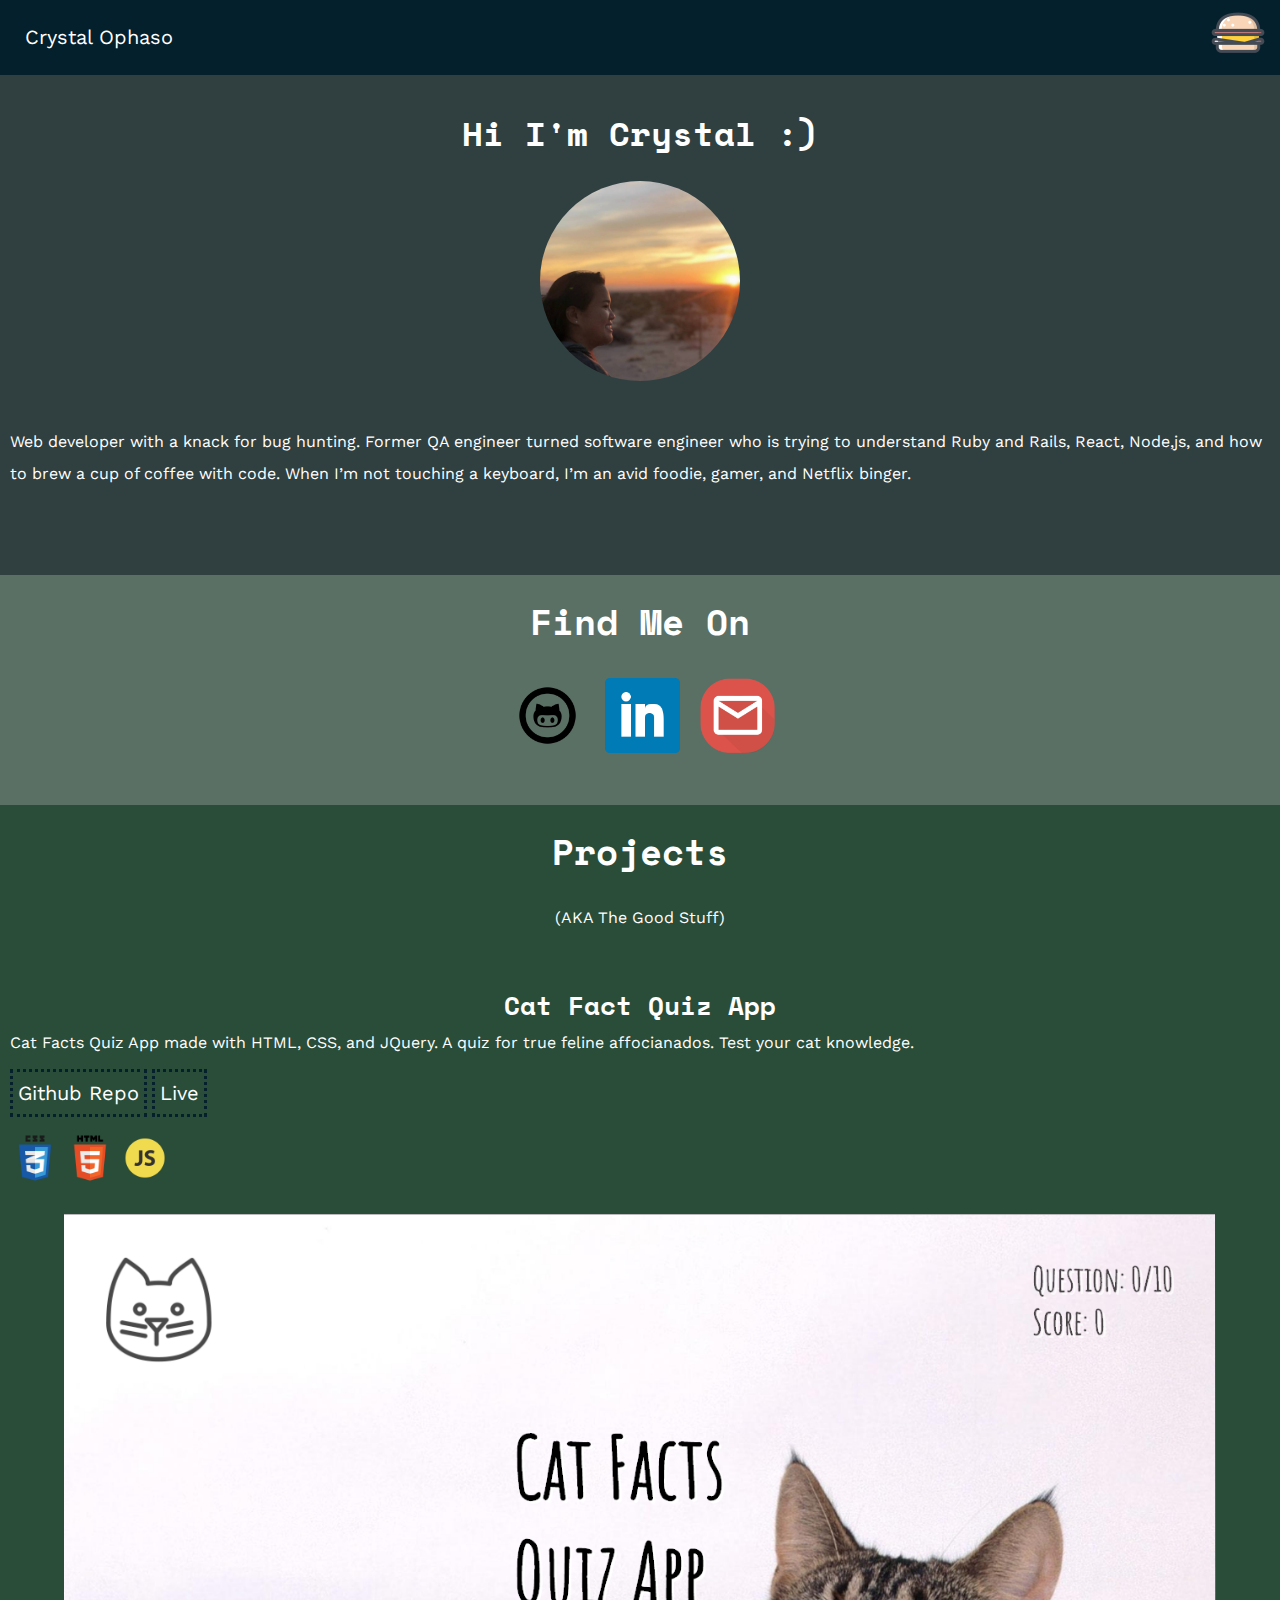
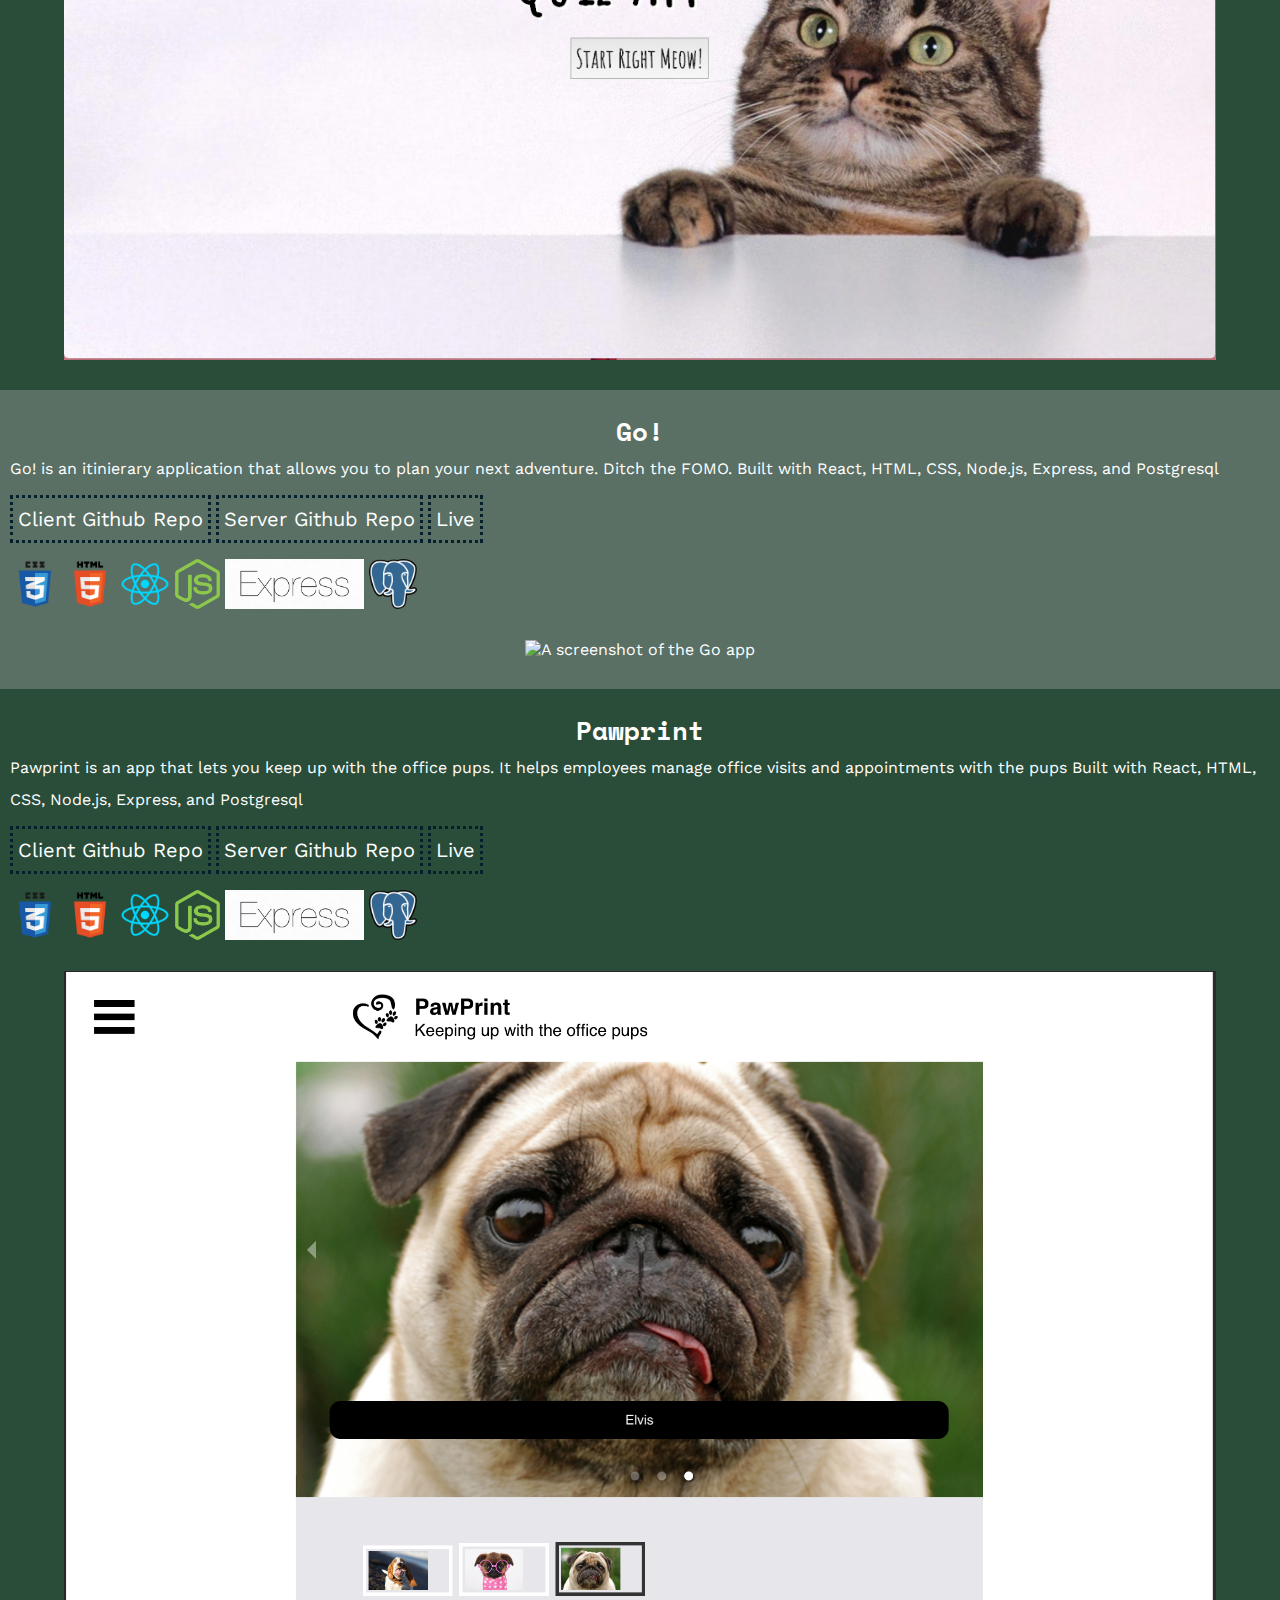
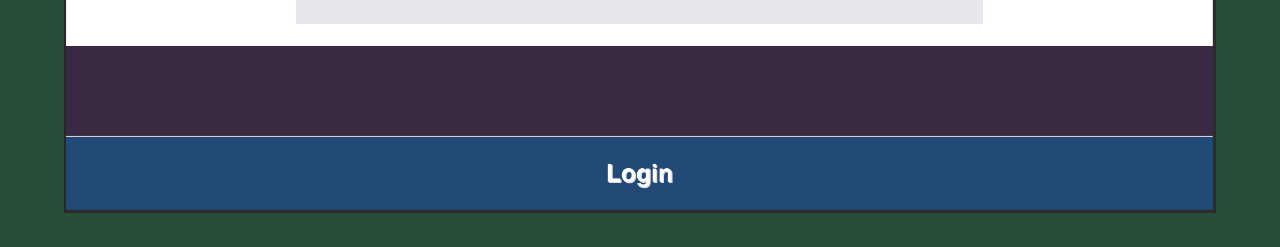
==== commit bee5c156: "I am a web developer" ====
--- a/index.html
+++ b/index.html
@@ -26,7 +26,7 @@
       <section class="about-me">
         <h1 id="about">Hi I'm Crystal :)</h1>
         <img class="profile-img" src="img/portfolio_profile.jpg" alt="Picture of me facing right and a sunset behind me in the desert.">
-        <p class="profile-description">Aspiring web developer with a knack for bug hunting. 
+        <p class="profile-description">Web developer with a knack for bug hunting. 
           Former QA engineer turned software engineer who is trying to understand Ruby and Rails, React, Node,js, and how to brew a cup of coffee with code.
           When I’m not touching a keyboard, I’m an avid foodie, gamer, and Netflix binger. 
         </p>
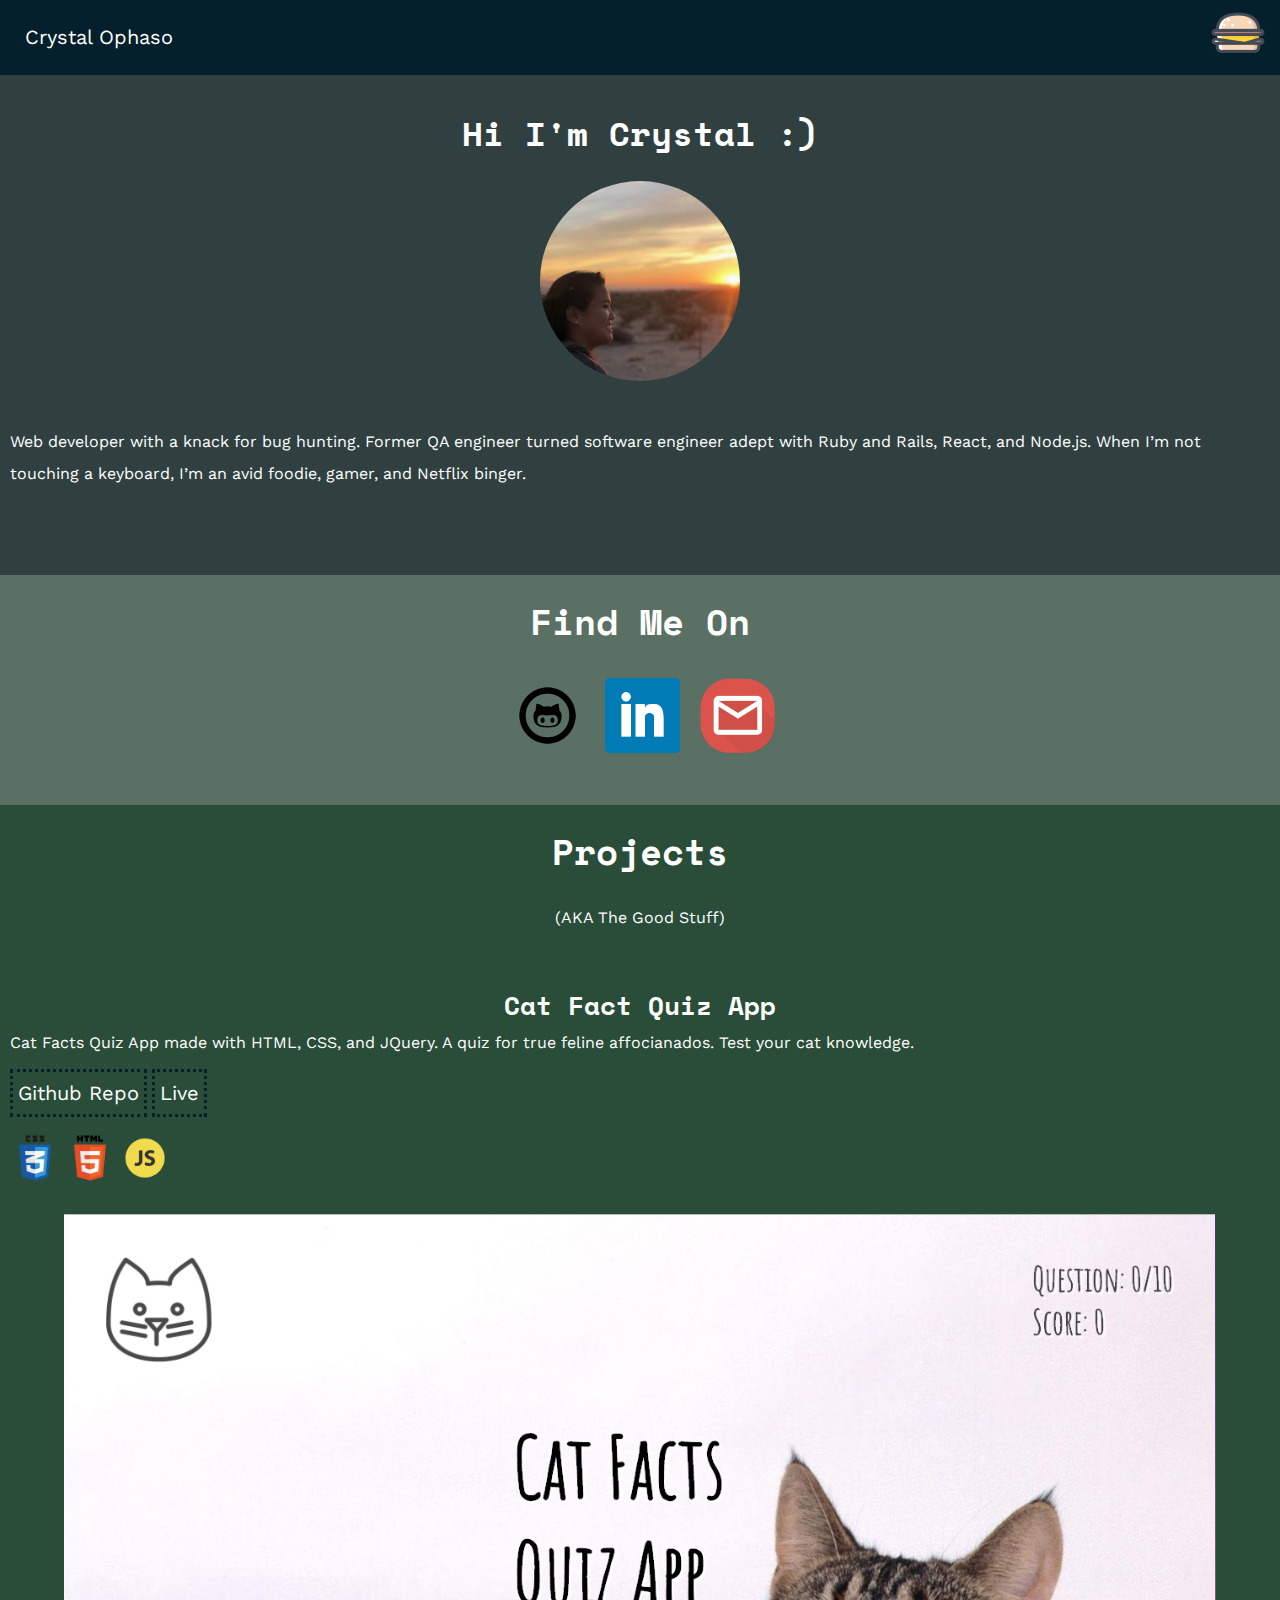
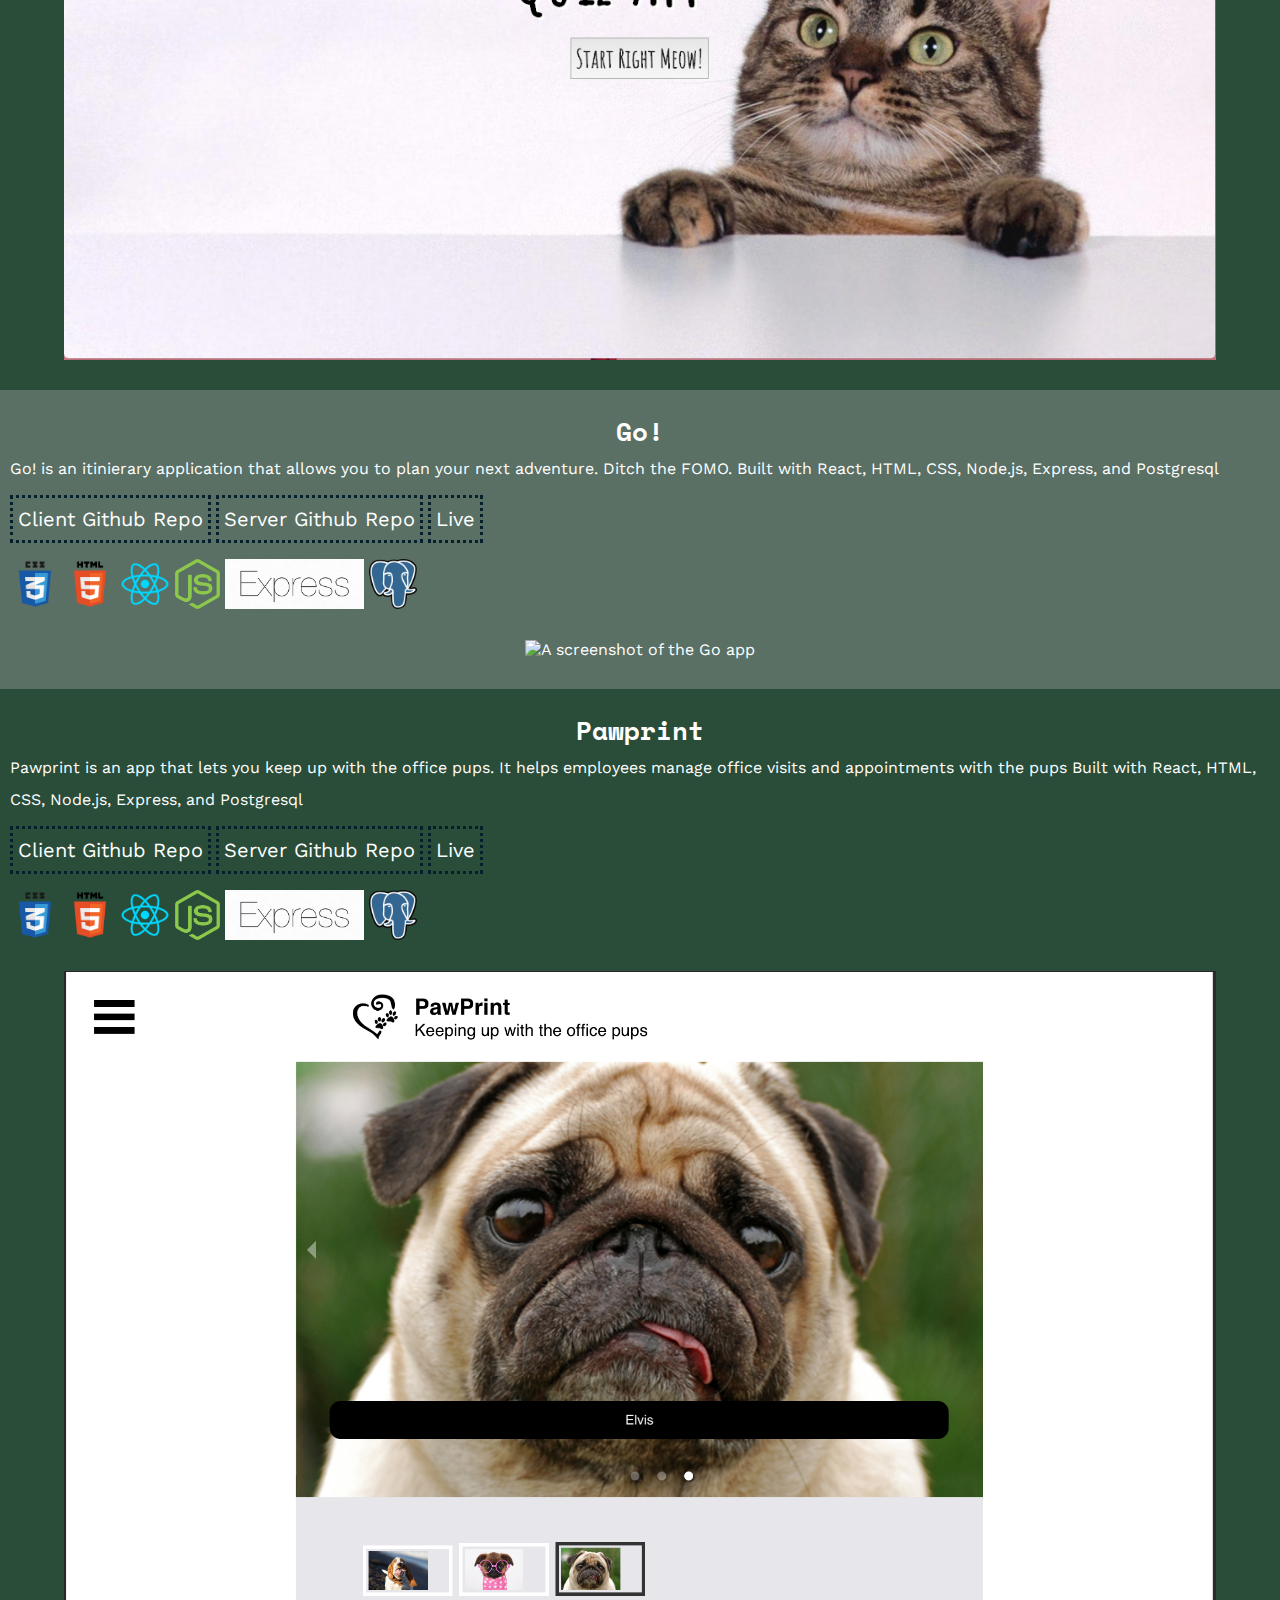
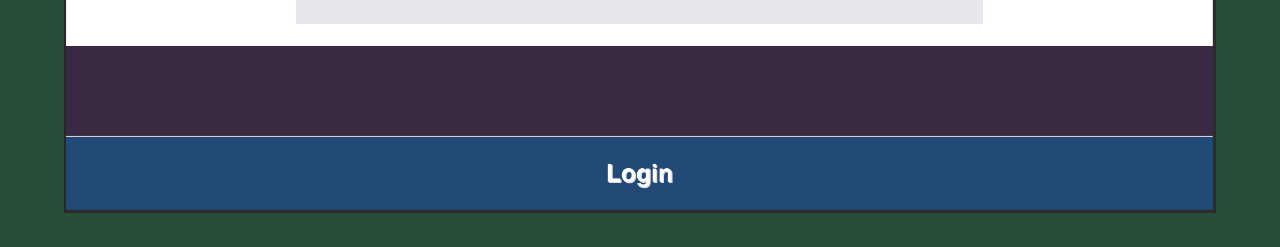
==== commit 080faf6c: "edit description" ====
--- a/index.html
+++ b/index.html
@@ -27,7 +27,7 @@
         <h1 id="about">Hi I'm Crystal :)</h1>
         <img class="profile-img" src="img/portfolio_profile.jpg" alt="Picture of me facing right and a sunset behind me in the desert.">
         <p class="profile-description">Web developer with a knack for bug hunting. 
-          Former QA engineer turned software engineer who is trying to understand Ruby and Rails, React, Node,js, and how to brew a cup of coffee with code.
+          Former QA engineer turned software engineer adept with Ruby and Rails, React, and Node.js.
           When I’m not touching a keyboard, I’m an avid foodie, gamer, and Netflix binger. 
         </p>
       </section>
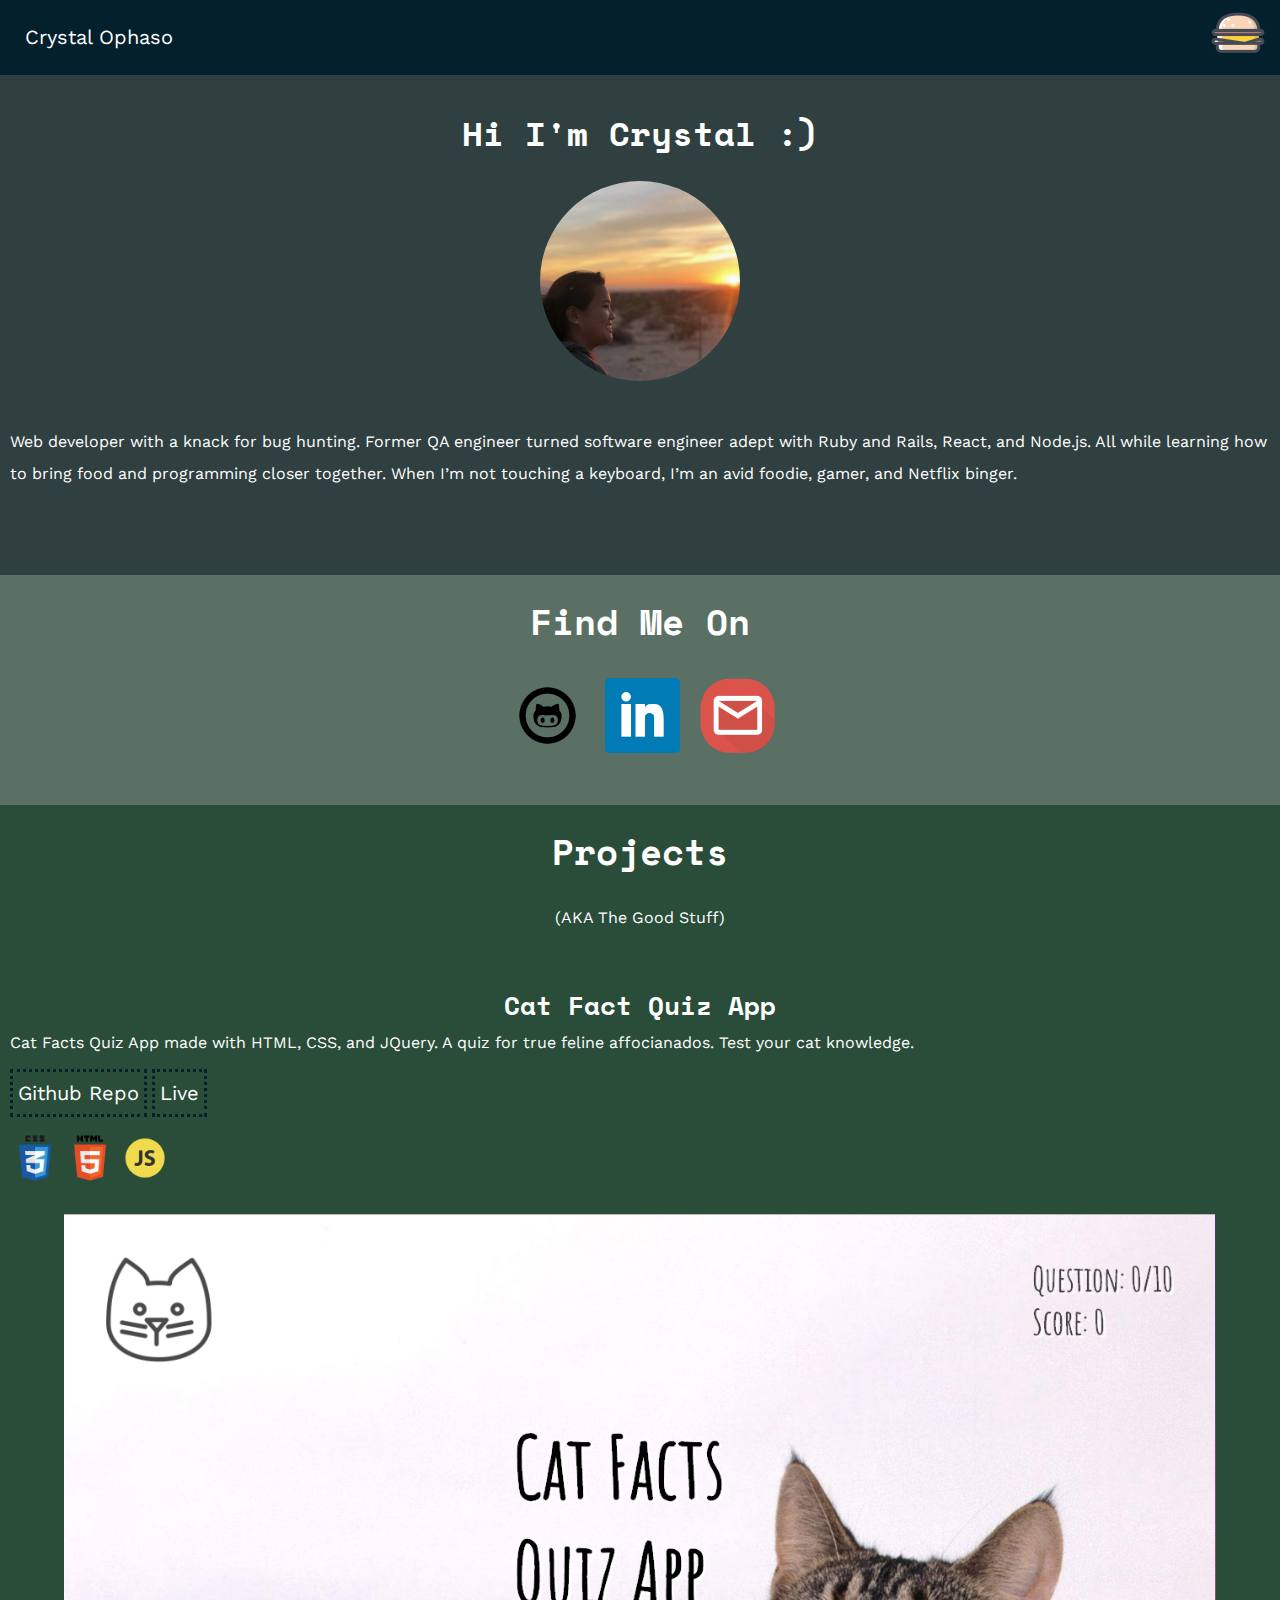
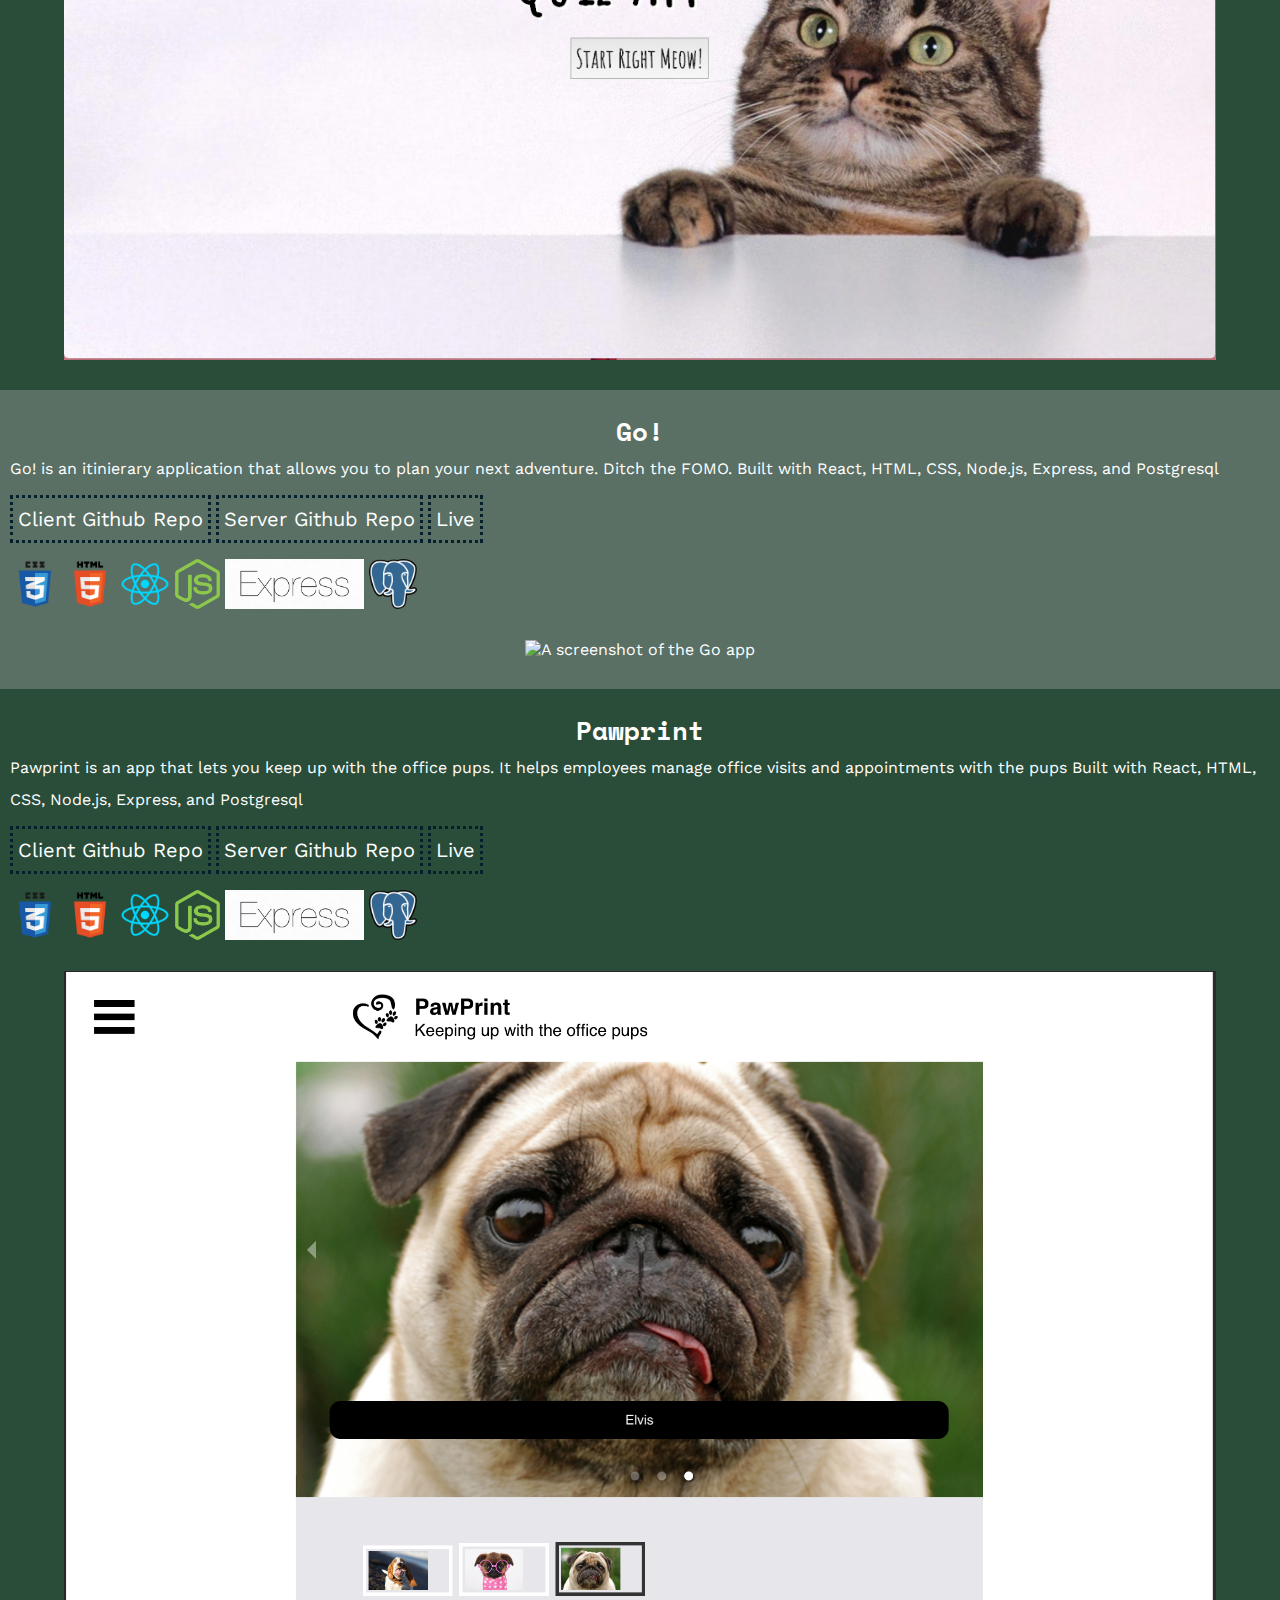
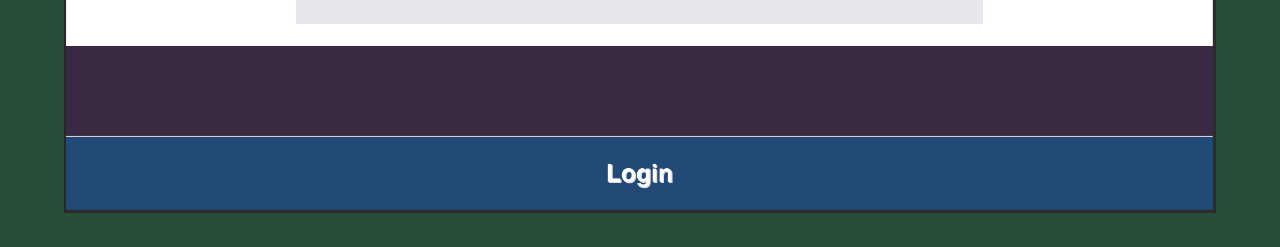
==== commit 72600fe3: "edit description" ====
--- a/index.html
+++ b/index.html
@@ -28,6 +28,7 @@
         <img class="profile-img" src="img/portfolio_profile.jpg" alt="Picture of me facing right and a sunset behind me in the desert.">
         <p class="profile-description">Web developer with a knack for bug hunting. 
           Former QA engineer turned software engineer adept with Ruby and Rails, React, and Node.js.
+          All while learning how to bring food and programming closer together.
           When I’m not touching a keyboard, I’m an avid foodie, gamer, and Netflix binger. 
         </p>
       </section>
